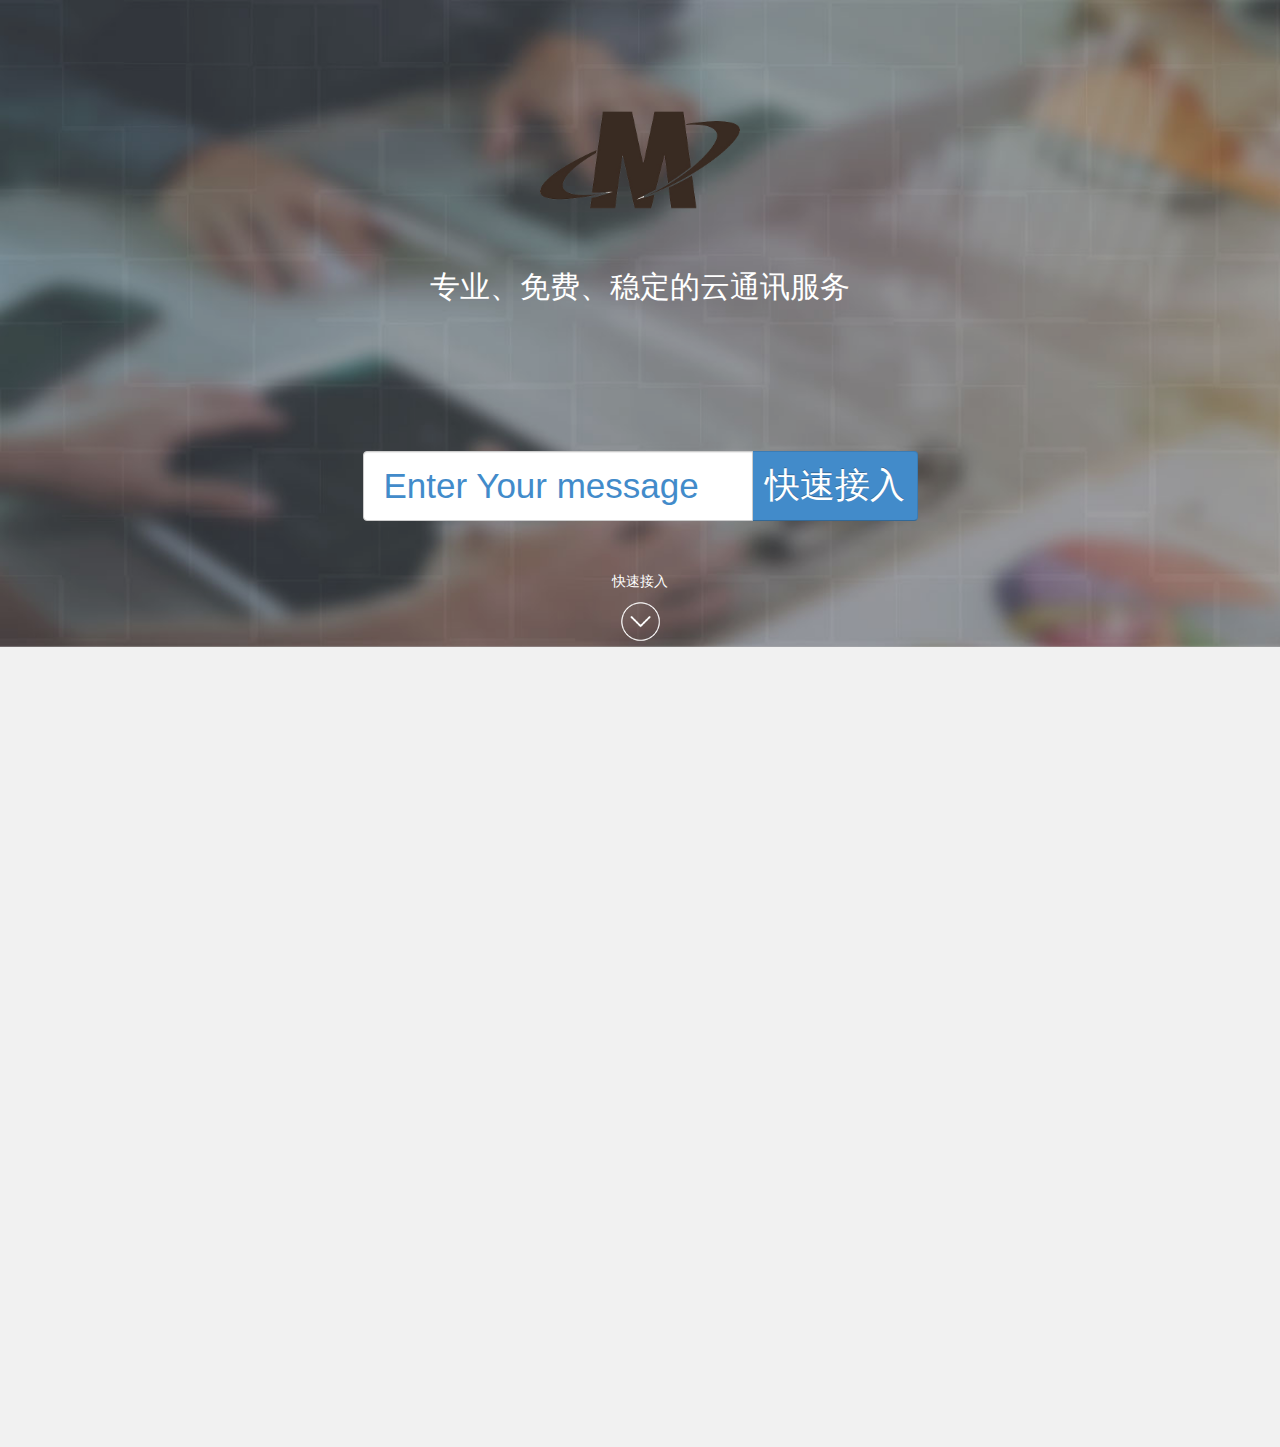
==== index.html @ 6178c1be "编写第一个section，遗留问题：在ie8显示手机式样" ====
<!DOCTYPE html>
<!--[if lt IE 7]>      <html class="no-js lt-ie9 lt-ie8 lt-ie7"> <![endif]-->
<!--[if IE 7]>         <html class="no-js lt-ie9 lt-ie8"> <![endif]-->
<!--[if IE 8]>         <html class="no-js lt-ie9"> <![endif]-->
 <!-- no-js 是Modernizr.js中的获取的样式标签，用于让不支持html5浏览器支持html5标签-->
<!--[if gt IE 8]><!--> <html class="no-js"> <!--<![endif]-->
<head>
    <meta charset="UTF-8">
    <!--Edge 模式告诉 IE 以最高级模式渲染文档，也就是任何 IE 版本都以当前版本所支持的最高级标准模式渲染，避免版本升级造成的影响-->
    <meta http-equiv="X-UA-Compatible" content="IE=edge">
    <title>Title</title>
    <meta name="description" content="">
    <meta name="viewport" content="width=device-width, initial-scale=1">
    <!-- Fallback For IE 9 [ Media Query and html5 Shim] -->
    <!--[if lt IE 9]>
    <script src="http://css3-mediaqueries-js.googlecode.com/svn/trunk/css3-mediaqueries.js"></script>

    <script src="http://html5shim.googlecode.com/svn/trunk/html5.js"></script>
    <![endif]-->
    <link rel="shortcut icon" type="image/x-icon" href="images/lzfavicon.ico" />

    <!-- Vendor(供应商) CSS -->
    <link rel="stylesheet" href="css/animate.css" media="all"  />
    <link rel="stylesheet" href="css/grid.css" media="all"  />
    <link rel="stylesheet" href="css/bootstrap.min.css" media="all" />
    <link rel="stylesheet" href="css/bootstrap-theme.min.css" media="all" />
    <link rel="stylesheet" href="css/hover.css" media="all" />
    <link rel="stylesheet" href="css/cbxnewgridhover.css" media="all" />
    <link rel="stylesheet" href="css/font-awesome.min.css" media="all" />
    <!-- <link rel="stylesheet" href="css/animate.css"> -->
    <!-- <link href="//maxcdn.bootstrapcdn.com/font-awesome/4.1.0/css/font-awesome.min.css" rel="stylesheet"> -->

    <!---<link href='http://fonts.googleapis.com/css?family=Open+Sans:300, 400,600,700|Raleway:400,300,500,700,600,900' rel='stylesheet' type='text/css'>--->

    <!-- Custom CSS -->
    <link rel="stylesheet" href="css/style.css" media="all" />

    <link rel="stylesheet" id="lz-switcher-style" href="css/switcher-default.css" media="all" />

    <!-- 该js框架式让 Internet Explorer 6-8 支持 HTML5 的标签-->
    <script src="js/vendor/modernizr-2.6.2.min.js"></script>

</head>
<body>
<!--[if lt IE 8]>
<p class="browsehappy">We are Extreamly sorry, But the browser you are using is probably from when civilization started. Which is way behind to view this site properly. Please update to a modern browser, At least a real browser. </p>
<![endif]-->
<header id="home" class="navbar-fixed-top">
    <nav class="navbar " role="navigation">
        <div class="container">
            <div class="row">
                <!-- 手机端显示导航条-->
                <div class="col-sm-3">
                    <div class="navbar-header">
                        <button type="button" class="navbar-toggle collapsed" data-toggle="collapse" data-target="#bs-example-navbar-collapse-1">
                            <span class="sr-only">Toggle navigation</span>
                            <span class="icon-bar"></span>
                            <span class="icon-bar"></span>
                            <span class="icon-bar"></span>
                        </button>
                        <h1><a class="nav-brand" href="">GRAPE</a></h1>
                    </div>

                </div>
                <div class="col-sm-8">
                    <!-- Collect the nav toggling -->
                    <div class="collapse navbar-collapse navbar-example" id="bs-example-navbar-collapse-1">
                        <ul class="nav navbar-nav">
                            <li><a href="#lz-headertop">首页</a></li>
                            <li><a href="#feature"  class="dropdown-toggle" data-toggle="dropdown">IM通讯云<b class="caret"></b></a>
                                <ul class="dropdown-menu">
                                    <li><a href="#">PHP</a></li>
                                    <li class="divider"></li>
                                    <li><a href="#">MySQL</a></li>
                                </ul>
                            </li>
                            <li><a href="#description"  class="dropdown-toggle" data-toggle="dropdown">移动客服<b class="caret"></b></a>
                                <ul class="dropdown-menu">
                                    <li><a href="#">PHP</a></li>
                                    <li class="divider"></li>
                                    <li><a href="#">MySQL</a></li>
                                </ul>
                            </li>
                            <li><a href="#screenshot">快速接入</a></li>
                        </ul>

                        <div class="register-login-div"><ul class="register-login"><li><a href=" ">注册</a></li><li><a href=" ">登陆</a></li></ul></div>
                    </div><!-- /.navbar-collapse -->

                </div>
            </div>

        </div>
        </div>
    </nav>
</header>

<!-- banner start -->
<section id="lz-headertop" class="lz-headertop" style="min-height: 647px;">
        <div class="cbx-header-inner" style="min-height: 647px;">
            <div class="container">
                <div class="row">
                    <div class="col-xs-12">
                        <div class="lz-heading text-center">
                            <h1 class="lz-main-heading  wow bounceIn animated "><img
                                    src="images/logo.png" width="200px" height="200px" /></h1>
                            <h1 class="lz-sub-heading wow slideInRight">专业、免费、稳定的云通讯服务</h1>
                        </div>
                    </div>
                </div> <!-- //ROW headertop-->

                <div class="row">
                    <div class="col-xs-12 col-sm-offset-2 col-sm-8 col-md-offset-3 col-md-6  ">
                        <div class="lz-subscribe wow slideInRight animated">
                            <form class="subscribe-form cbx-subscribe-form" role="form">
                                <div class="input-group cbx-input-group">
                                    <input class="lz-input form-control" type="text" id="subscribe" placeholder="Enter Your message" required="required">
                                    <span class="input-group-btn">
										<button class="btn lz-submit-btn"
                                                type="button ">快速接入</button>
										</span>
                                </div><!-- /input-group -->
                            </form>
                        </div>
                    </div>
                </div><!-- //ROW -->
                <div class="row">
                    <div class="col-xs-12">
                        <div class="lz-socialnetwork wow slideInLeft animated">
                           <div class="fast-insert text-center" ><a href="">快速接入</a></div>
                        </div>
                    </div>
                </div><!-- //ROW -->
            </div> <!-- // Header CONTAINER -->
        </div> <!-- //HEADER inner -->
    </div> <!-- //HEADER TOP -->
</section>
<!-- banner end -->
<section style="height: 800px;"></section>

<!--  ####### site script content here ######## -->

<script type="text/javascript" src="js/vendor/jquery-1.11.1.min.js"></script>
<!-- load if our contact form or email subscribe options is used -->
<script src="js/vendor/jquery.validate.min.js"></script>
<!-- if load google maps then load this api -->
<!---<script type="text/javascript" src="https://maps.googleapis.com/maps/api/js?v=3.exp"></script>--->

<!-- if load portfolio then load this plugin -->
<script type="text/javascript" src="js/jquery.mixitup.min.js"></script>

<script type="text/javascript" src="js/grid.js"></script>

<!-- wow effect plugin -->
<script type="text/javascript" src="js/wow.min.js"></script>

<script type="text/javascript" src="js/jquery.stellar.js"></script>

<!-- load bootstrap js -->
<script type="text/javascript" src="js/bootstrap.min.js"></script>

<!-- if use kk countdown plugin then use this plugin -->
<script type="text/javascript" src="js/kkcountdown.min.js"></script>

<script type="text/javascript" src="js/imagesloaded.pkgd.min.js"></script>

<!-- Shuffle.min js -->
<script src="js/jquery.shuffle.min.js"></script>


<script type="text/javascript" src="js/main.js"></script>
<!-- LZ Custom JS  -->
<!-- <script type="text/javascript" src="js/lz-custom.js"></script>-->
</body>
</html>
---- css/grid.css ----
.da-thumbs li a,
.da-thumbs li a img {
	display: block;
	position: relative;
}
.da-thumbs li a {
	overflow: hidden;
}

.da-thumbs li a div {
/*	position: absolute;
	background: #333;
	background: rgba(75,75,75,0.7);
	width: 100%;
	height: 100%;*/
}

.da-thumbs li a div span {
	display: block;
	padding: 10px 0;
	margin: 40px 20px 20px 20px;
	text-transform: uppercase;
	font-weight: normal;
	color: rgba(255,255,255,0.9);
	text-shadow: 1px 1px 1px rgba(0,0,0,0.2);
	border-bottom: 1px solid rgba(255,255,255,0.5);
	box-shadow: 0 1px 0 rgba(0,0,0,0.1), 0 -10px 0 rgba(255,255,255,0.3);
}



.container-grid {
	width: 100%;
	position: relative;
}

.container-grid > header {
	width: 100%;
	max-width: 1240px;
	margin: 0 auto;
	position: relative;
	padding: 0 30px 50px 30px;
}

.container-grid > header {
	padding: 60px 30px 50px;
	text-align: center;
}

.container-grid > header h1 {
	font-size: 34px;
	line-height: 38px;
	margin: 0 auto;
	font-weight: 700;
	color: #333;
}

.container-grid > header h1 span {
	display: block;
	font-size: 20px;
	font-weight: 300;
}

.main > p {
	text-align: center;
	padding: 50px 20px;
}
/*

*/
/* Header Style *//*

.codrops-top {
	line-height: 24px;
	font-size: 11px;
	background: #fff;
	background: rgba(255, 255, 255, 0.5);
	text-transform: uppercase;
	z-index: 9999;
	position: relative;
	box-shadow: 1px 0px 2px rgba(0,0,0,0.2);
}

.codrops-top a {
	padding: 0px 10px;
	letter-spacing: 1px;
	color: #333;
	display: inline-block;
}

.codrops-top a:hover {
	background: rgba(255,255,255,0.8);
	color: #000;
}

.codrops-top span.right {
	float: right;
}

.codrops-top span.right a {
	float: left;
	display: block;
}
*/






























.og-grid {
	list-style: none;
	padding: 20px 0;
	margin: 0 auto;
	text-align: center;
	width: 100%;
}

.og-grid li {
	display: inline-block;
	margin: 10px 5px 0 5px;
	vertical-align: top;
	height: 250px;
}

.og-grid li > a,
.og-grid li > a img {
	border: none;
	outline: none;
	display: block;
	position: relative;
    width: 250px;
    height: 250px;
}

.og-grid li.og-expanded > a::after {
	top: auto;
	border: solid transparent;
	content: " ";
	height: 0;
	width: 0;
	position: absolute;
	pointer-events: none;
	border-bottom-color: #ddd;
	border-width: 15px;
	left: 50%;
	margin: -20px 0 0 -15px;
}

.og-expander {
	position: absolute;
	background: #ddd;
	top: auto;
	left: 0;
	width: 100%;
	margin-top: 10px;
	text-align: left;
	height: 0;
	overflow: hidden;
}

.og-expander-inner {
	padding: 50px 30px;
	height: 100%;
}

.og-close {
	position: absolute;
	width: 40px;
	height: 40px;
	top: 20px;
	right: 20px;
	cursor: pointer;
}

.og-close::before,
.og-close::after {
	content: '';
	position: absolute;
	width: 100%;
	top: 50%;
	height: 1px;
	background: #888;
	-webkit-transform: rotate(45deg);
	-moz-transform: rotate(45deg);
	transform: rotate(45deg);
}

.og-close::after {
	-webkit-transform: rotate(-45deg);
	-moz-transform: rotate(-45deg);
	transform: rotate(-45deg);
}

.og-close:hover::before,
.og-close:hover::after {
	background: #333;
}

.og-fullimg,
.og-details {
	width: 50%;
	float: left;
	height: 100%;
	overflow: hidden;
	position: relative;
}

.og-details {
	padding: 0 40px 0 20px;
}

.og-fullimg {
	text-align: center;
}

.og-fullimg img {
	display: inline-block;
	max-height: 100%;
	max-width: 100%;
}

.og-details h3 {
	font-weight: 300;
	font-size: 52px;
	padding: 40px 0 10px;
	margin-bottom: 10px;
}

.og-details p {
	font-weight: 400;
	font-size: 16px;
	line-height: 22px;
	color: #999;
}

.og-details a {
	font-weight: 700;
	font-size: 16px;
	color: #333;
	text-transform: uppercase;
	letter-spacing: 2px;
	padding: 10px 20px;
	border: 3px solid #333;
	display: inline-block;
	margin: 30px 0 0;
	outline: none;
}

.og-details a::before {
	content: '\2192';
	display: inline-block;
	margin-right: 10px;
}

.og-details a:hover {
	border-color: #999;
	color: #999;
}

.og-loading {
	width: 20px;
	height: 20px;
	border-radius: 50%;
	background: #ddd;
	box-shadow: 0 0 1px #ccc, 15px 30px 1px #ccc, -15px 30px 1px #ccc;
	position: absolute;
	top: 50%;
	left: 50%;
	margin: -25px 0 0 -25px;
	-webkit-animation: loader 0.5s infinite ease-in-out both;
	-moz-animation: loader 0.5s infinite ease-in-out both;
	animation: loader 0.5s infinite ease-in-out both;
}

@-webkit-keyframes loader {
	0% { background: #ddd; }
	33% { background: #ccc; box-shadow: 0 0 1px #ccc, 15px 30px 1px #ccc, -15px 30px 1px #ddd; }
	66% { background: #ccc; box-shadow: 0 0 1px #ccc, 15px 30px 1px #ddd, -15px 30px 1px #ccc; }
}

@-moz-keyframes loader {
	0% { background: #ddd; }
	33% { background: #ccc; box-shadow: 0 0 1px #ccc, 15px 30px 1px #ccc, -15px 30px 1px #ddd; }
	66% { background: #ccc; box-shadow: 0 0 1px #ccc, 15px 30px 1px #ddd, -15px 30px 1px #ccc; }
}

@keyframes loader {
	0% { background: #ddd; }
	33% { background: #ccc; box-shadow: 0 0 1px #ccc, 15px 30px 1px #ccc, -15px 30px 1px #ddd; }
	66% { background: #ccc; box-shadow: 0 0 1px #ccc, 15px 30px 1px #ddd, -15px 30px 1px #ccc; }
}

@media screen and (max-width: 830px) {

	.og-expander h3 { font-size: 32px; }
	.og-expander p { font-size: 13px; }
	.og-expander a { font-size: 12px; }

}

@media screen and (max-width: 650px) {

	.og-fullimg { /*display: none;*/
        width: 45%;
        float: left;
        height: auto;

    }
	.og-details {
        float:right;
        width: 45%;
    }
    .da-thumbs li a, .da-thumbs li a img {
       height: 150px;
    }
	
}
---- css/cbxnewgridhover.css ----
.cbx-latestgrid {
	position: relative;
	margin: 0 auto;
	padding: 1em 0 4em;
/*	max-width: 1000px;*/
	list-style: none;
	text-align: center;
}


/* Common style */
.cbx-latestgrid figure {
    position: relative;
/*	float: left;*/
	overflow: hidden;
	margin: 0 auto;
/*	min-width: 320px;
	max-width: 480px;*/
	height: 100%;
	width: 100%;
/*	background: #3085a3;*/
	text-align: center;
	cursor: pointer;
}

.cbx-latestgrid figure img {
	position: relative;
	display: block;
	min-height: 100%;
	max-width: 100%;
/*	opacity: 0.8;*/
}

.cbx-latestgrid figure figcaption {
	padding: 2em;
	color: #fff;
	text-transform: uppercase;
	font-size: 1.25em;
	-webkit-backface-visibility: hidden;
	backface-visibility: hidden;
}

.cbx-latestgrid figure figcaption::before,
.cbx-latestgrid figure figcaption::after {
	pointer-events: none;
}

.cbx-latestgrid figure figcaption,
.cbx-latestgrid figure figcaption > a {
	position: absolute;
	top: 0;
	left: 0;
	width: 100%;
	height: 100%;
}

/* Anchor will cover the whole item by default */
/* For some effects it will show as a button */
.cbx-latestgrid figure figcaption > a {
	z-index: 1000;
	text-indent: 200%;
	white-space: nowrap;
	font-size: 0;
	opacity: 0;
}

.cbx-latestgrid figure h2 {
	word-spacing: -0.15em;
	font-weight: 300;
}

.cbx-latestgrid figure h2 span {
	font-weight: 800;
}

.cbx-latestgrid figure h2,
.cbx-latestgrid figure p {
	margin: 0;
}

.cbx-latestgrid figure p {
	letter-spacing: 1px;
	font-size: 68.5%;
}

/*---------------*/
/***** Romeo *****/
/*---------------*/

figure.effect-romeo {
	-webkit-perspective: 1000px;
	perspective: 1000px;
}

figure.effect-romeo img {
	-webkit-transition: opacity 0.35s, -webkit-transform 0.35s;
	transition: opacity 0.35s, transform 0.35s;
	-webkit-transform: translate3d(0,0,300px);
	transform: translate3d(0,0,300px);
}

figure.effect-romeo:hover img {
	opacity: 0.6;
	-webkit-transform: translate3d(0,0,0);
	transform: translate3d(0,0,0);
}

figure.effect-romeo figcaption::before,
figure.effect-romeo figcaption::after {
	position: absolute;
	top: 50%;
	left: 50%;
	width: 80%;
	height: 1px;
	background: #fff;
	content: '';
	-webkit-transition: opacity 0.35s, -webkit-transform 0.35s;
	transition: opacity 0.35s, transform 0.35s;
	-webkit-transform: translate3d(-50%,-50%,0);
	transform: translate3d(-50%,-50%,0);
}

figure.effect-romeo:hover figcaption::before {
	opacity: 0.5;
	-webkit-transform: translate3d(-50%,-50%,0) rotate(45deg);
	transform: translate3d(-50%,-50%,0) rotate(45deg);
}

figure.effect-romeo:hover figcaption::after {
	opacity: 0.5;
	-webkit-transform: translate3d(-50%,-50%,0) rotate(-45deg);
	transform: translate3d(-50%,-50%,0) rotate(-45deg);
}

figure.effect-romeo h2{
    position: absolute;
    top: 10%;
    left: 0;
    width: 100%;
    -webkit-transition: -webkit-transform 0.35s;
    transition: transform 0.35s;
}

figure.effect-romeo p {
	position: absolute;
	top: 34%;
	left: 0;
	width: 100%;
	-webkit-transition: -webkit-transform 0.35s;
	transition: transform 0.35s;
}

figure.effect-romeo h2 {
	-webkit-transform: translate3d(0,-50%,0) translate3d(0,-150%,0);
	transform: translate3d(0,-50%,0) translate3d(0,-150%,0);
}

figure.effect-romeo p {
	padding: 0.25em 2em;
	-webkit-transform: translate3d(0,-50%,0) translate3d(0,150%,0);
	transform: translate3d(0,-50%,0) translate3d(0,150%,0);
}

figure.effect-romeo:hover h2 {
	-webkit-transform: translate3d(0,-50%,0) translate3d(0,-100%,0);
	transform: translate3d(0,-50%,0) translate3d(0,-100%,0);
}

figure.effect-romeo:hover p {
	-webkit-transform: translate3d(0,-50%,0) translate3d(0,100%,0);
	transform: translate3d(0,-50%,0) translate3d(0,100%,0);
}

/*
@media screen and (max-width: 50em) {
	.content {
		padding: 0 10px;
		text-align: center;
	}
	.grid figure {
		display: inline-block;
		float: none;
		margin: 10px auto;
		width: 100%;
	}
}*/

.cbx-latestgrid {
    padding: 0;
}
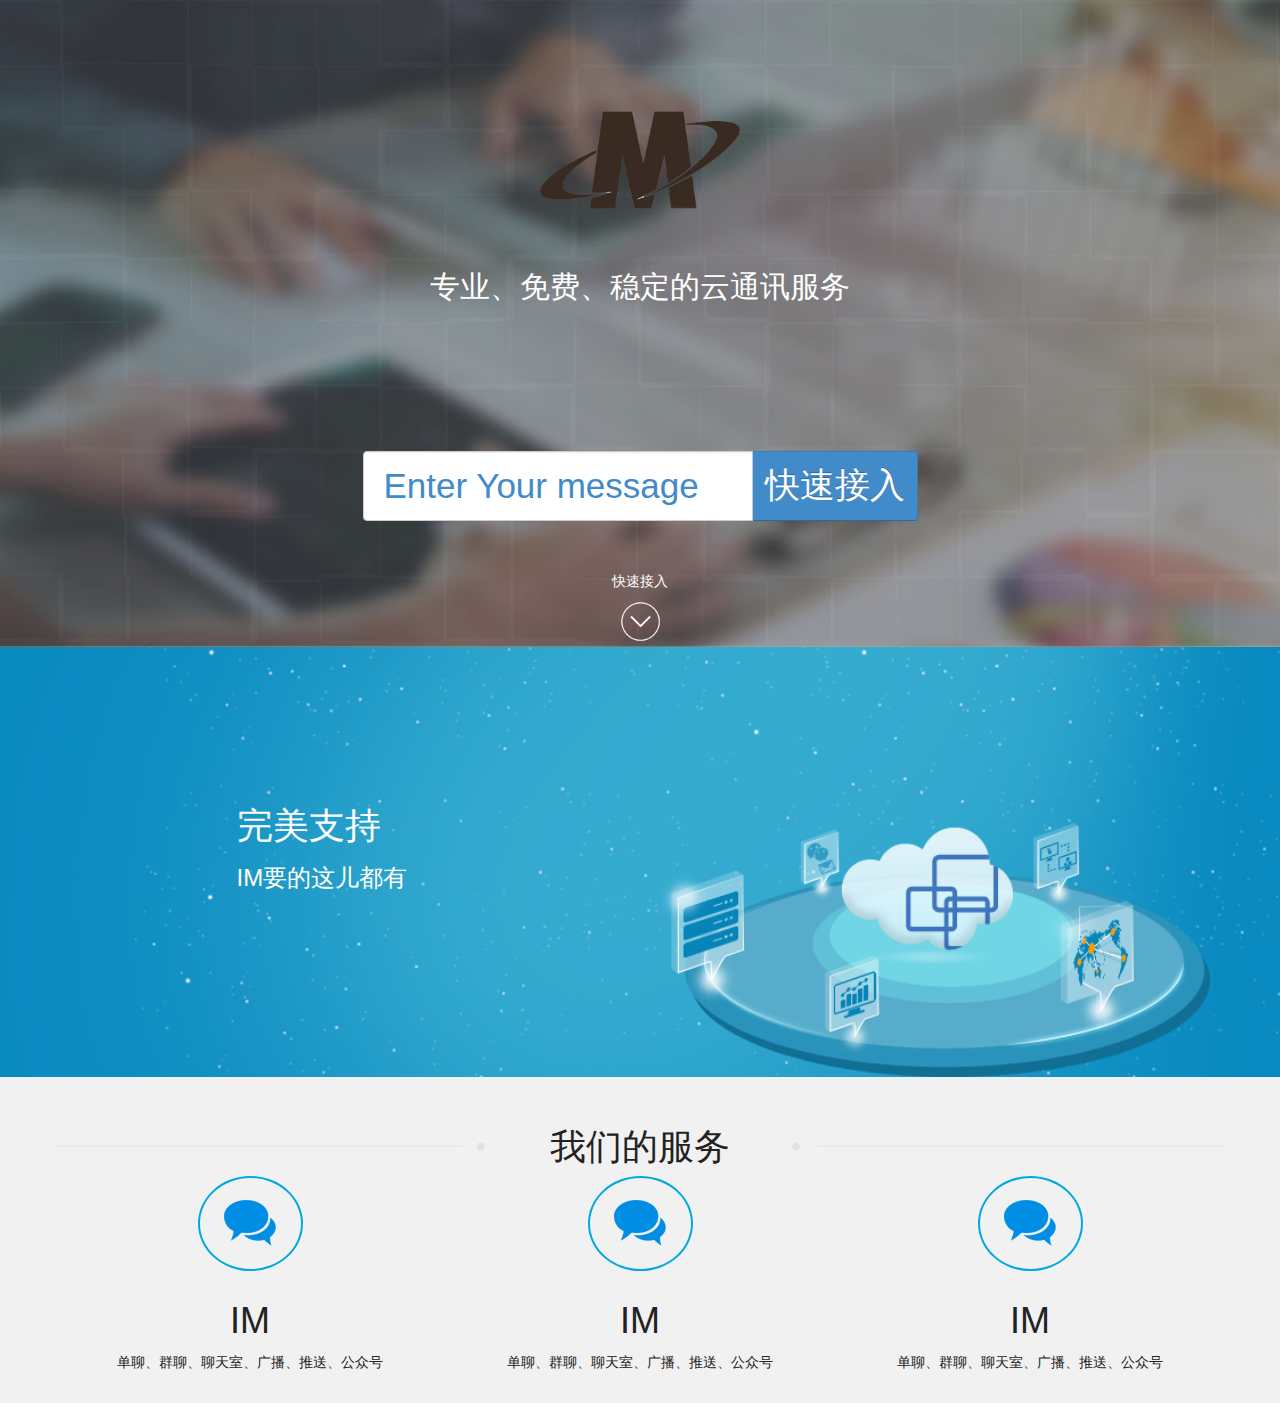
==== commit c5e8916f: "编写第三个banner ，新问题：图片没有替换，遗留问题：在ie8显示手机式样" ====
--- a/index.html
+++ b/index.html
@@ -127,7 +127,7 @@
                 <div class="row">
                     <div class="col-xs-12">
                         <div class="lz-socialnetwork wow slideInLeft animated">
-                           <div class="fast-insert text-center" ><a href="">快速接入</a></div>
+                           <div class="fast-insert text-center shake" ><a href="#bannar1">快速接入</a></div>
                         </div>
                     </div>
                 </div><!-- //ROW -->
@@ -136,7 +136,45 @@
     </div> <!-- //HEADER TOP -->
 </section>
 <!-- banner end -->
-<section style="height: 800px;"></section>
+<section  id = "bannar1" class="banner1-style">
+    <div class="container">
+        <div class="row">
+            <div class="col-sm-6 "><div class="bannar1-left"><h1>完美支持</h1><h3>IM要的这儿都有</h3></div></div>
+             <div class="col-sm-6 bannar1-right "><div ><img src="images/banner1-1bg.png" width="100%" height="100%"/></div></div>
+        </div>
+    </div>
+</section>
+<section id="banner2" class="banner2-style">
+    <div class="container">
+        <div class="row"><div class="banner2-top">
+                <h1>我们的服务</h1></div></div>
+        <div class="row">
+            <div class="col-sm-4">
+                <div class="app-block wow bounceInUp animated" data-wow-delay=".4s" style="visibility: visible; animation-delay: 0.4s;">
+                    <i class="fa weixin"></i>
+                    <h1>IM</h1>
+                    <p>单聊、群聊、聊天室、广播、推送、公众号</p>
+                </div>
+            </div>
+            <div class="col-sm-4">
+                <div class="app-block wow bounceInUp animated" data-wow-delay=".4s" style="visibility: visible; animation-delay: 0.4s;">
+                    <i class="fa weixin"></i>
+                    <h1>IM</h1>
+                    <p>单聊、群聊、聊天室、广播、推送、公众号</p>
+                </div>
+            </div>
+            <div class="col-sm-4">
+                <div class="app-block wow bounceInUp animated" data-wow-delay=".4s" style="visibility: visible; animation-delay: 0.4s;">
+                    <i class="fa weixin"></i>
+                    <h1>IM</h1>
+                    <p>单聊、群聊、聊天室、广播、推送、公众号</p>
+                </div>
+            </div>
+        </div>
+
+
+    </div>
+</section>
 
 <!--  ####### site script content here ######## -->
 
--- a/css/style.css
+++ b/css/style.css
@@ -299,3 +299,62 @@
 .fast-insert a:hover{
     background: url("../images/drop-down-086176.png") no-repeat bottom  center ;
 }
+    /*
+    ========================================================================
+    # - 4.1 - banner1 styles
+    ------------------------------------------------------------------------
+    */
+
+   .banner1-style{
+        background: #249eca  url("../images/banner1-bg.png")  center no-repeat ;
+       -webkit-background-size: cover;
+       -moz-background-size: cover;
+       -o-background-size: cover;
+       background-size: cover;
+    }
+.bannar1-left{
+    padding: 25% 0 0 30%;
+    color:#fff;
+}
+
+.bannar1-right{
+    margin: 15% 0 0 0;
+}
+.banner2-style{
+    padding :30px 0  0 0 ;
+}
+.banner2-top{
+    text-align: center;
+    background: url("../images/banner2-1bg.png") no-repeat center;
+}
+    .app-block {
+        text-align: center;
+        margin-bottom: 30px;
+    }
+    .app-block:hover .fa {
+        color: #fff;
+        box-shadow: inset 0px 0px 0px 50px #00a8e0;
+        -webkit-box-shadow: inset 0px 0px 0px 50px #00a8e0;
+        -moz-box-shadow: inset 0px 0px 0px 50px #00a8e0;
+        border: 2px solid transparent;
+    }
+     .fa {
+        display: inline-block;
+        font-size: 32px;
+        margin-bottom: 10px;
+        padding: 22px;
+        color: #00a8e0;
+        border: 2px solid #00a8e0;
+        width: 105px;
+        height: 95px;
+        border-radius: 50%;
+        transition:  all ease-in .4s;
+        -webkit-transition: all ease-in .4s;
+        -moz-transition: all ease-in .4s;
+    }
+
+    .weixin:before {
+        content: url("../images/weixinbg.png");
+    }
+
+
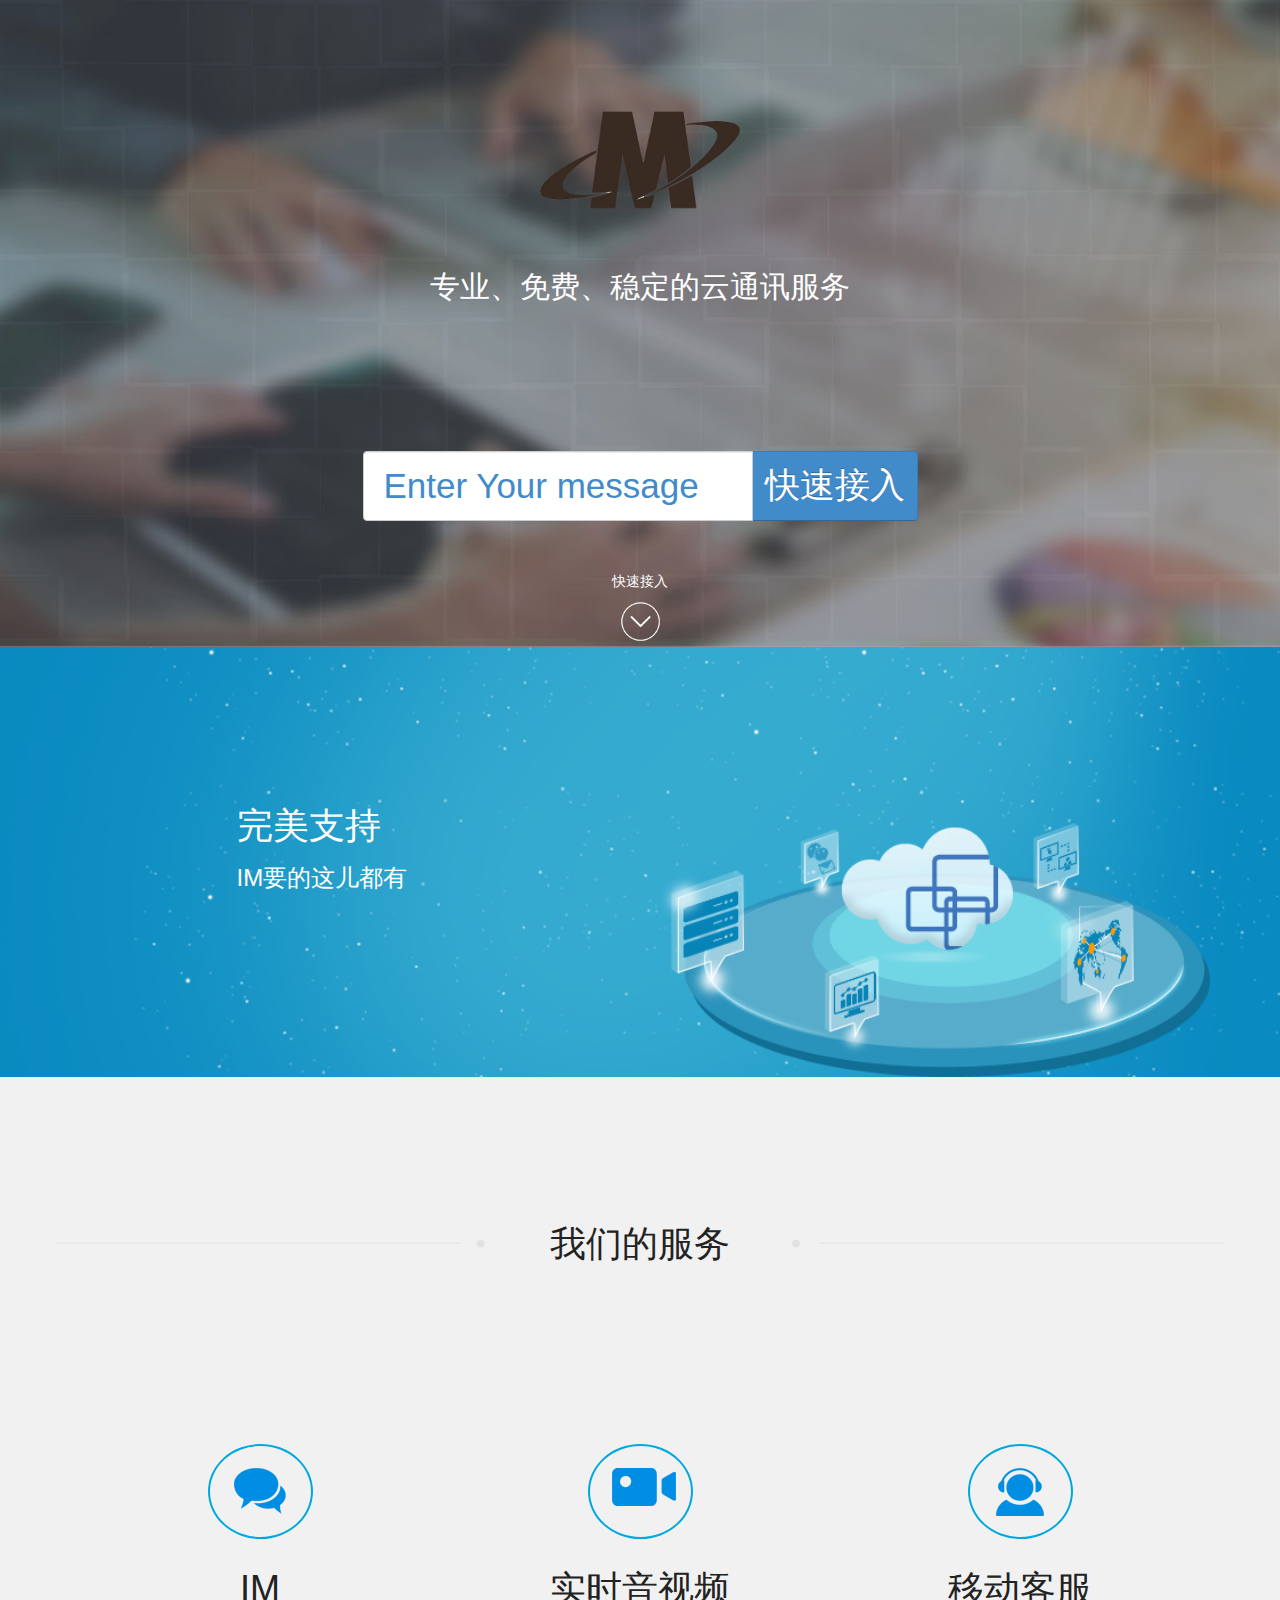
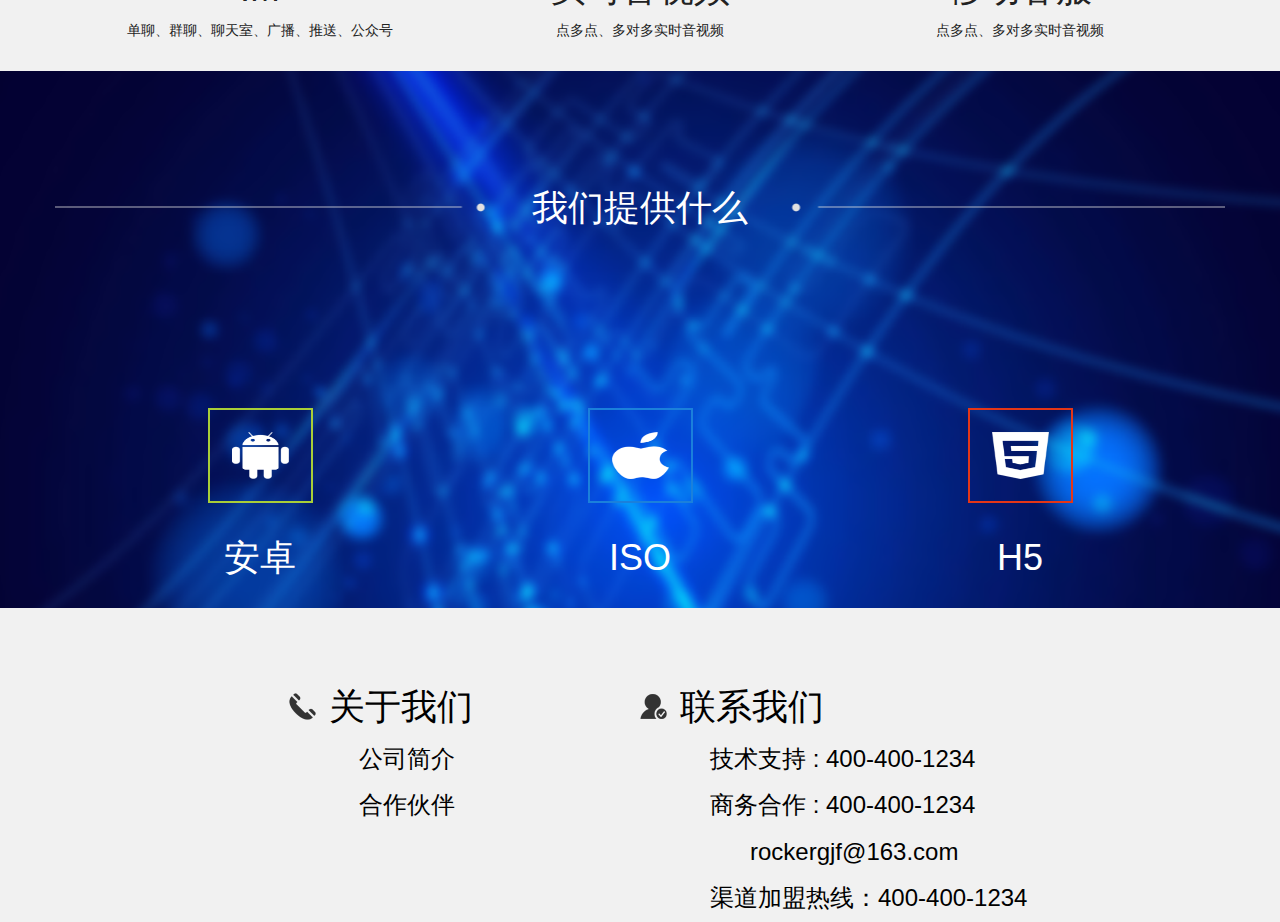
==== commit 54b1f2aa: "完成首页 新问题：无 遗留问题：在ie8显示手机式样" ====
--- a/index.html
+++ b/index.html
@@ -148,7 +148,7 @@
     <div class="container">
         <div class="row"><div class="banner2-top">
                 <h1>我们的服务</h1></div></div>
-        <div class="row">
+        <div class="row banner2-row">
             <div class="col-sm-4">
                 <div class="app-block wow bounceInUp animated" data-wow-delay=".4s" style="visibility: visible; animation-delay: 0.4s;">
                     <i class="fa weixin"></i>
@@ -158,24 +158,69 @@
             </div>
             <div class="col-sm-4">
                 <div class="app-block wow bounceInUp animated" data-wow-delay=".4s" style="visibility: visible; animation-delay: 0.4s;">
-                    <i class="fa weixin"></i>
-                    <h1>IM</h1>
-                    <p>单聊、群聊、聊天室、广播、推送、公众号</p>
-                </div>
-            </div>
-            <div class="col-sm-4">
-                <div class="app-block wow bounceInUp animated" data-wow-delay=".4s" style="visibility: visible; animation-delay: 0.4s;">
-                    <i class="fa weixin"></i>
-                    <h1>IM</h1>
-                    <p>单聊、群聊、聊天室、广播、推送、公众号</p>
-                </div>
-            </div>
-        </div>
-
-
-    </div>
-</section>
-
+                    <i class="fa shipin"></i>
+                    <h1>实时音视频</h1>
+                    <p>点多点、多对多实时音视频</p>
+                </div>
+            </div>
+            <div class="col-sm-4">
+                <div class="app-block wow bounceInUp animated" data-wow-delay=".4s" style="visibility: visible; animation-delay: 0.4s;">
+                    <i class="fa kefu"></i>
+                    <h1>移动客服</h1>
+                    <p>点多点、多对多实时音视频</p>
+                </div>
+            </div>
+        </div>
+    </div>
+</section>
+<section class="banner3-style" id="banner3">
+    <div class="container">
+        <div class="row">
+            <div class="banner3-top">
+                <h1>我们提供什么</h1>
+            </div>
+        </div>
+        <div class="row banner3-row">
+            <div class="col-sm-4">
+                <div class="app-block wow bounceInUp animated" data-wow-delay=".4s" style="visibility: visible; animation-delay: 0.4s;">
+                    <i class="banner3-fa android banner3-fa-android"></i>
+                    <h1 class="color-fff">安卓</h1>
+                </div>
+            </div>
+            <div class="col-sm-4">
+                <div class="app-block wow bounceInUp animated" data-wow-delay=".4s" style="visibility: visible; animation-delay: 0.4s;">
+                    <i class="banner3-fa iso banner3-fa-iso"></i>
+                    <h1 class="color-fff">ISO</h1>
+                </div>
+            </div>
+            <div class="col-sm-4">
+                <div class="app-block wow bounceInUp animated" data-wow-delay=".4s" style="visibility: visible; animation-delay: 0.4s;">
+                    <i class="banner3-fa h5-style banner3-fa-h5"></i>
+                    <h1 class="color-fff">H5</h1>
+                </div>
+            </div>
+        </div>
+    </div>
+</section>
+<footer class="footer-style" id="banner4">
+    <div class="container">
+        <div class="row">
+            <div class="col-sm-6 footer-left">
+                <h1><a href="">关于我们</a> </h1>
+                <h3><a href="">公司简介</a> </h3>
+                <h3><a href="">合作伙伴</a> </h3>
+            </div>
+            <div class="col-sm-6 footer-right">
+                <h1><a href="">联系我们</a> </h1>
+                <h3><a href="">技术支持 : 400-400-1234</a> </h3>
+                <h3><a href="">商务合作 : 400-400-1234</a> </h3>
+                <h3><a href="">&nbsp;&nbsp;&nbsp;&nbsp;&nbsp;&nbsp;rockergjf@163.com</a> </h3>
+                <h3><a href="">渠道加盟热线：400-400-1234</a> </h3>
+
+            </div>
+        </div>
+    </div>
+</footer>
 <!--  ####### site script content here ######## -->
 
 <script type="text/javascript" src="js/vendor/jquery-1.11.1.min.js"></script>
--- a/css/style.css
+++ b/css/style.css
@@ -324,6 +324,7 @@
     padding :30px 0  0 0 ;
 }
 .banner2-top{
+    margin:10% 0 0 0 ;
     text-align: center;
     background: url("../images/banner2-1bg.png") no-repeat center;
 }
@@ -356,5 +357,118 @@
     .weixin:before {
         content: url("../images/weixinbg.png");
     }
-
-
+.kefu:before{
+    content :url("../images/kefu.png")
+}
+.shipin:before{
+    content:url("../images/shipin.png")
+}
+.banner2-row{
+    margin:15% 0 0 0 ;
+}
+.banner3-style{
+    background:   url("../images/banner3-bg.png")  center no-repeat ;
+    -webkit-background-size: cover;
+    -moz-background-size: cover;
+    -o-background-size: cover;
+    background-size: cover;
+}
+.banner3-fa{
+    display: inline-block;
+    font-size: 32px;
+    margin-bottom: 10px;
+    padding: 22px;
+    color: #00a8e0;
+    border: 2px solid #00a8e0;
+    width: 105px;
+    height: 95px;
+    /*border-radius: 50%;*/
+    transition:  all ease-in .4s;
+    -webkit-transition: all ease-in .4s;
+    -moz-transition: all ease-in .4s;
+}
+.banner3-fa-android{
+    color: #a9ce38;
+    border: 2px solid #a9ce38;
+}
+    .banner3-fa-iso{
+        color: #1b80db;
+        border: 2px solid #1b80db;
+    }
+    .banner3-fa-h5{
+        color: #e43617;
+        border: 2px solid #e43617;
+    }
+.android{
+    content :url("../images/andriod.png")
+}
+.iso{
+    content: url("../images/iso.png");
+}
+.h5-style{
+    content: url("../images/h5.png");
+}
+
+.app-block:hover .banner3-fa-android {
+    color: #fff;
+    box-shadow: inset 0px 0px 0px 50px #a9ce38;
+    -webkit-box-shadow: inset 0px 0px 0px 50px #a9ce38;
+    -moz-box-shadow: inset 0px 0px 0px 50px #a9ce38;
+    border: 2px solid transparent;
+}
+    .app-block:hover .banner3-fa-iso {
+        color: #fff;
+        box-shadow: inset 0px 0px 0px 50px #1b80db;
+        -webkit-box-shadow: inset 0px 0px 0px 50px #1b80db;
+        -moz-box-shadow: inset 0px 0px 0px 50px #1b80db;
+        border: 2px solid transparent;
+    }
+    .app-block:hover .banner3-fa-h5 {
+        color: #fff;
+        box-shadow: inset 0px 0px 0px 50px #e43617;
+        -webkit-box-shadow: inset 0px 0px 0px 50px #e43617;
+        -moz-box-shadow: inset 0px 0px 0px 50px #e43617;
+        border: 2px solid transparent;
+    }
+.color-fff{
+    color:#fff;
+}
+    .banner3-row{
+        margin:15% 0 0 0 ;
+    }
+.banner3-top{
+    margin:10% 0 0 0 ;
+    text-align: center;
+    background: url("../images/banner2-1bg.png") no-repeat center;
+    color:#fff;
+}
+.footer-left{
+    padding:5% 0 0 20%
+}
+    .footer-left a{
+        color: #000000;
+    }
+    .footer-left h1{
+        background: url("../images/lianxiwomen1.png") no-repeat center left ;
+        padding:0 0 0 40px; ;
+    }
+    .footer-left h3{
+        padding:0 0 0 70px;
+    }
+    .footer-right{
+        padding:5% 0 0 0;
+
+    }
+    .footer-right a{
+        color: #000000;
+    }
+.footer-right h1{
+    background: url("../images/lianxiwomen.png") no-repeat center left ;
+    padding:0 0 0 40px; ;
+}
+.footer-right h3{
+    padding:0 0 0 70px;
+}
+
+
+
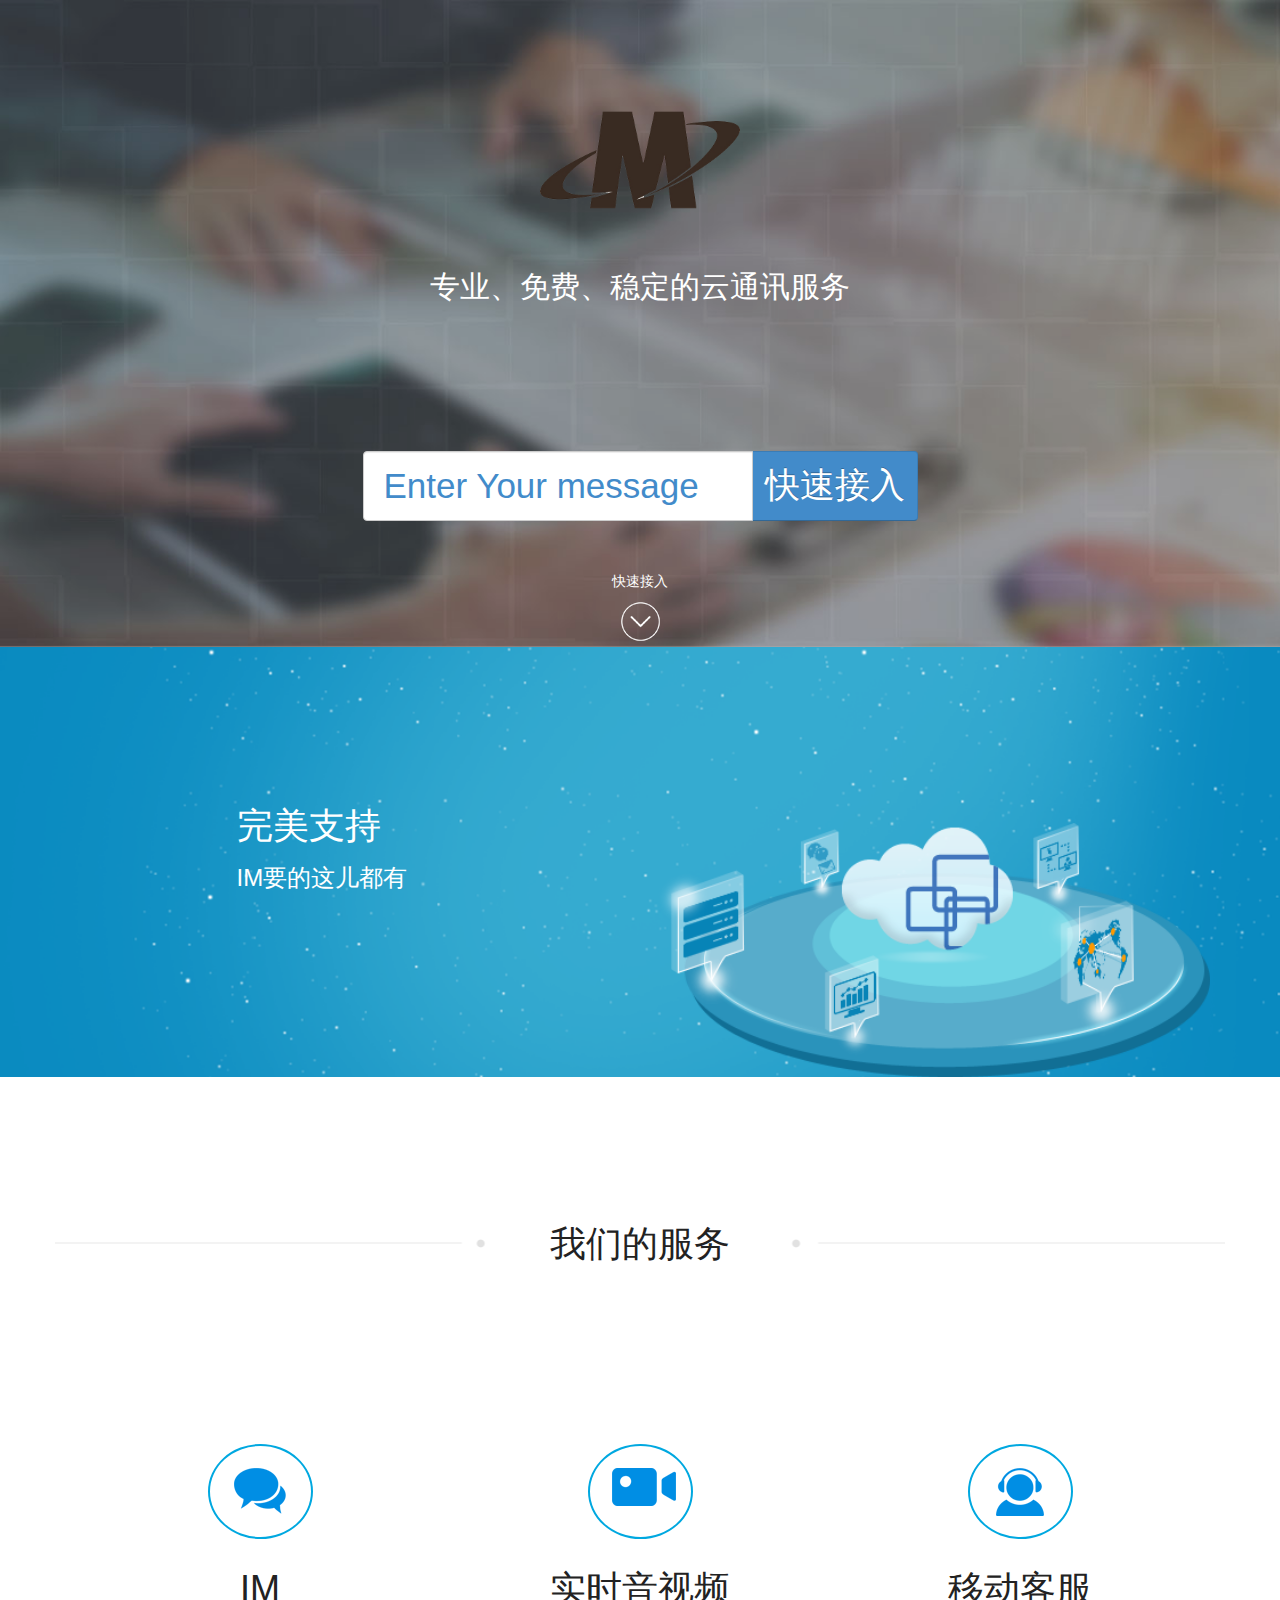
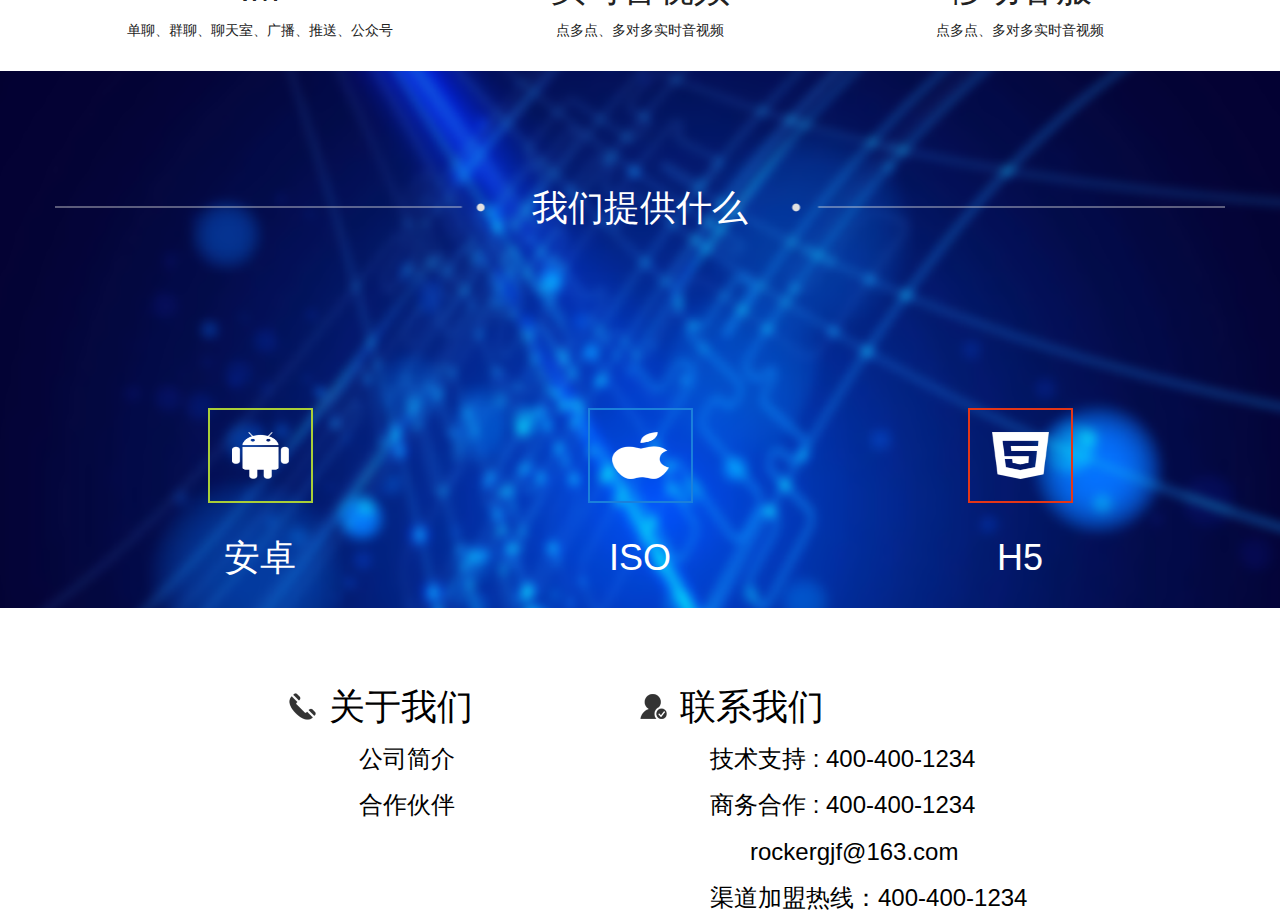
==== commit 2a73fee2: "完成登陆页面 新问题：无 遗留问题：在ie8显示手机式样" ====
--- a/index.html
+++ b/index.html
@@ -84,7 +84,7 @@
                             <li><a href="#screenshot">快速接入</a></li>
                         </ul>
 
-                        <div class="register-login-div"><ul class="register-login"><li><a href=" ">注册</a></li><li><a href=" ">登陆</a></li></ul></div>
+                        <div class="register-login-div"><ul class="register-login"><li><a href="login.html">注册</a></li><li><a href=" ">登陆</a></li></ul></div>
                     </div><!-- /.navbar-collapse -->
 
                 </div>
@@ -214,7 +214,7 @@
                 <h1><a href="">联系我们</a> </h1>
                 <h3><a href="">技术支持 : 400-400-1234</a> </h3>
                 <h3><a href="">商务合作 : 400-400-1234</a> </h3>
-                <h3><a href="">&nbsp;&nbsp;&nbsp;&nbsp;&nbsp;&nbsp;rockergjf@163.com</a> </h3>
+                <h3>&nbsp;&nbsp;&nbsp;&nbsp;&nbsp;&nbsp;<a href="">rockergjf@163.com</a> </h3>
                 <h3><a href="">渠道加盟热线：400-400-1234</a> </h3>
 
             </div>
--- a/css/style.css
+++ b/css/style.css
@@ -8,7 +8,7 @@
     padding: 0;
     font-family: "Microsoft YaHei" ! important;
     margin: 0 auto;
-    background-color: #f1f1f1;
+    background-color: #FFF;
     color: #222222;
 }
 p,
@@ -470,5 +470,78 @@
     padding:0 0 0 70px;
 }
 
-
-
+/*
+   ========================================================================
+   # - login page styles
+   ------------------------------------------------------------------------
+   */
+
+.section-login-logo{
+    padding-top: 10%;
+   text-align: center;
+}
+.section-login-logo img{
+    width: 10%;
+    height: 10%;
+}
+
+.section-login-form{
+
+    text-align: center;
+}
+    .section-login-form ul li{
+        padding-top:30px;
+        padding-right: 10%;
+        list-style: none;
+
+    }
+.section-login-form ul li input{
+    width:25%;
+    outline: none;
+    border: 1px #e1e1e1 solid;
+    border-radius: 10px;
+    height: 40px;
+    line-height: 40px;
+    min-width: 100px;
+}
+.section-login-form ul li input:hover{
+    outline:none;
+    border: 1px #1b80db solid;
+}
+.section-login-form ul li span{
+    color:#333;
+    text-align: right;
+    padding-right: 2%;
+    font-weight: 800;
+    display: inline-block;
+    width: 70px;
+}
+.section-login-buttom{
+   text-align: center;
+    padding-left: 30px;
+}
+.section-login-buttom a{
+    background: #1b80db;
+    width: 30%;
+    border-radius: 10px;
+    display: inline-block;
+    height:40px;
+    line-height: 40px;
+    color:#fff;
+    font-weight: 800;
+}
+.section-login-forgot{
+    padding-left:20%;
+}
+.yonghuming{
+    padding-left: 30px;
+    background: url("../images/yonghuming.png") no-repeat left center  ;
+    background-position-x: 5px;
+}
+.mima{
+    padding-left: 30px;
+    background: url("../images/mima.png") no-repeat left center ;
+    background-position-x: 5px;
+}
+
+
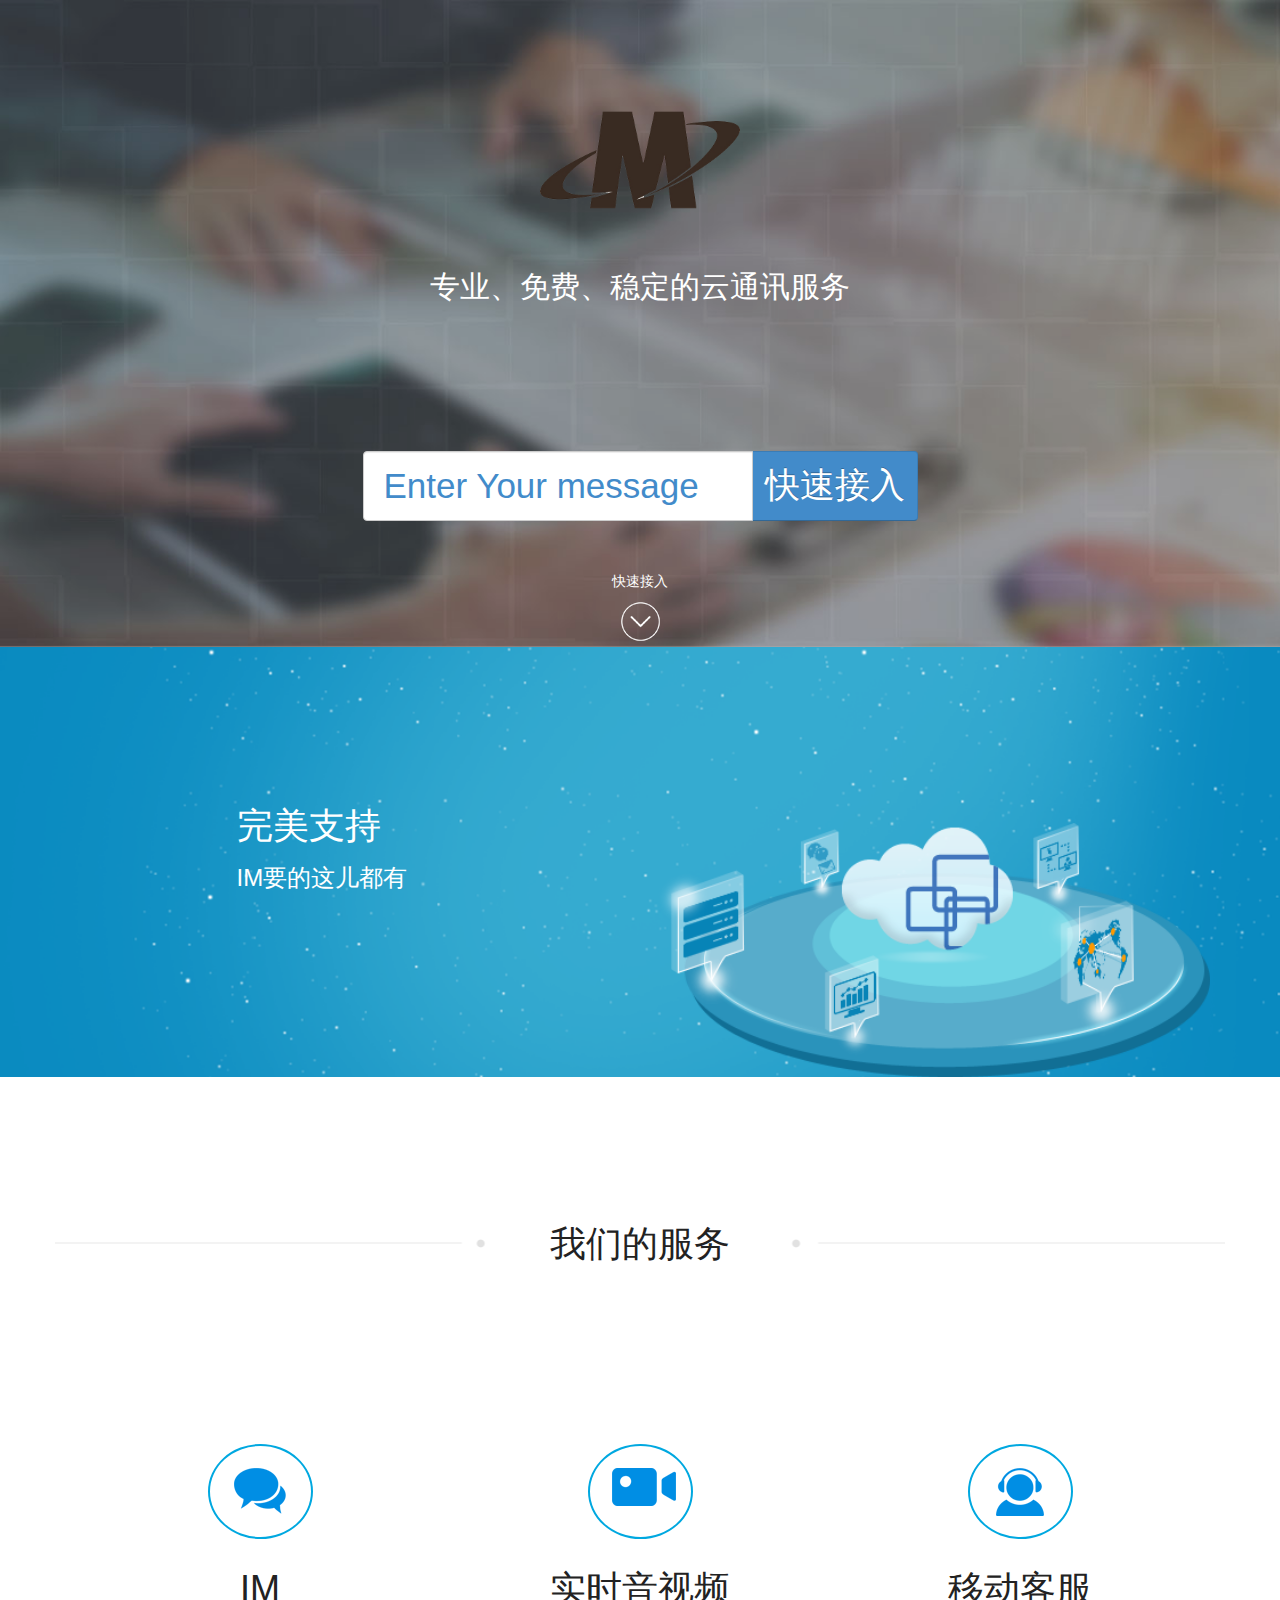
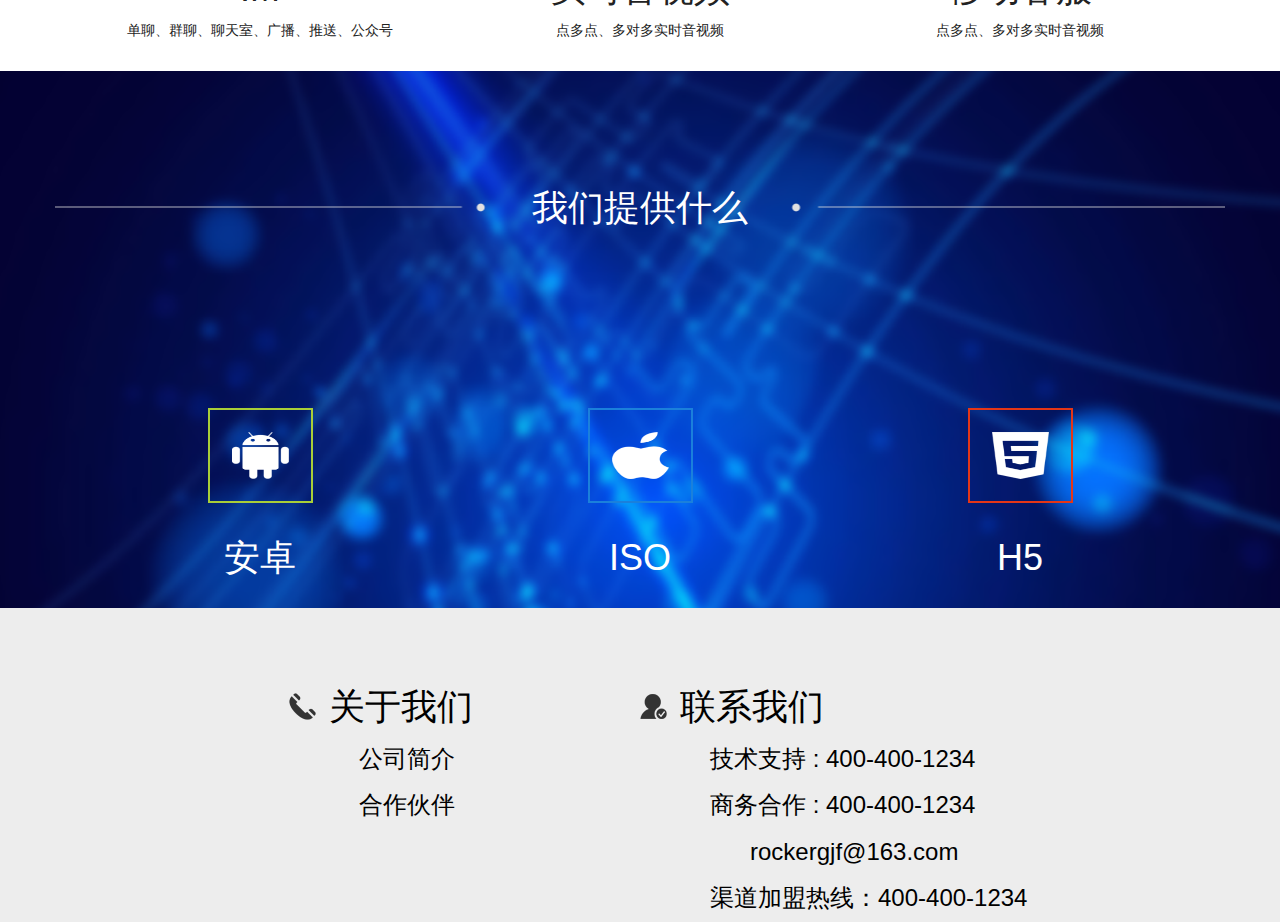
==== commit 0bbf27ac: "完成IMinfo的页面 新问题：无 遗留问题：在ie8显示手机式样" ====
--- a/index.html
+++ b/index.html
@@ -220,6 +220,9 @@
             </div>
         </div>
     </div>
+    <div id="go-to-top">
+        <a href="#lz-headertop"></a>
+    </div>
 </footer>
 <!--  ####### site script content here ######## -->
 
--- a/css/style.css
+++ b/css/style.css
@@ -1,5 +1,4 @@
-
-
+                                                                                                                                    }
 .display-none {
     display: none;
 }
@@ -489,12 +488,12 @@
 
     text-align: center;
 }
-    .section-login-form ul li{
-        padding-top:30px;
-        padding-right: 10%;
-        list-style: none;
-
-    }
+.section-login-form ul li{
+    padding-top:30px;
+    padding-right: 10%;
+    list-style: none;
+
+}
 .section-login-form ul li input{
     width:25%;
     outline: none;
@@ -543,5 +542,366 @@
     background: url("../images/mima.png") no-repeat left center ;
     background-position-x: 5px;
 }
-
-
+.message{
+    padding-left: 30px;
+    background: url("../images/message.png") no-repeat left center ;
+    background-position-x: 5px;
+}
+.mobile{
+    padding-left: 30px;
+    background: url("../images/mobile.png") no-repeat left center ;
+    background-position-x: 5px;
+}
+/*
+   ========================================================================
+   # - register page styles
+   ------------------------------------------------------------------------
+   */
+
+
+
+    .section-register-form{
+
+        text-align: center;
+    }
+    .section-register-form ul li{
+        padding-top:20px;
+        padding-right: 10%;
+        list-style: none;
+
+    }
+    .section-register-form-li>input{
+        width:25%;
+        outline: none;
+        border: 1px #e1e1e1 solid;
+        border-radius: 10px;
+        height: 40px;
+        line-height: 40px;
+        min-width: 100px;
+    }
+   .register-error>input {
+       width:25%;
+       outline: none;
+        border: 1px red solid;
+       border-radius: 10px;
+       height: 40px;
+       line-height: 40px;
+       min-width: 100px;
+    }
+    .register-error span{
+        color:#333;
+        text-align: right;
+        padding-right: 2%;
+        font-weight: 800;
+        display: inline-block;
+        width: 100px;
+    }
+    .section-register-form-li>input:hover{
+        outline:none;
+        border: 1px #1b80db solid;
+    }
+    .section-register-form-li span{
+        color:#333;
+        text-align: right;
+        padding-right: 2%;
+        font-weight: 800;
+        display: inline-block;
+        width: 100px;
+    }
+    .section-register-buttom{
+        text-align: center;
+        padding-left: 30px;
+    }
+    .section-register-buttom a{
+        background: #1b80db;
+        width: 30%;
+        border-radius: 10px;
+        display: inline-block;
+        height:40px;
+        line-height: 40px;
+        color:#fff;
+        font-weight: 800;
+    }
+    .section-register-forgot{
+        padding-left:20%;
+    }
+.error-red{
+    color:red;
+}
+
+
+
+
+
+.imdownload{
+    margin-top:100px;
+}
+.imdownload-title{
+    text-align: center;
+}
+.imdownload-left{
+    background: #fff;
+    width: 500px;
+    height:  400px;
+    border: 2px #f3f3f3 solid;
+}
+.imdownload-left-first{
+    padding-top: 20px;
+    height: 130px;
+    padding-left: 100px;
+    background: url("../images/andriod-logo.png")no-repeat center left;
+    background-position-x: 10px;
+    padding-bottom: 30px;
+    border-bottom: 1px #e1e1e1 solid;
+}
+.footer-style{
+    background: #ededed;
+}
+.imdownload-cont{
+    margin-top:50px;
+}
+.imdownload-left-first-title-left{
+    float: left;
+}
+.imdownload-left-first-title-right{
+    float: right;
+    padding-right: 30px;
+}
+.imdownload-left-first-title-right a{
+    color:#52b529;
+}
+.imdownload-left-second{
+    text-align: center;
+    height: 200px;
+    padding-top: 80px;
+    padding-left: 20px;
+    border-bottom: 1px #e1e1e1 solid;
+}
+.imdownload-left-second a{
+    margin-left: 5px;
+    font-weight: 700;
+    padding-top: 5px;
+    padding-left: 5px;
+    text-align: center;
+    color: #fff;
+    border: 1px #52b529 solid;
+    border-radius: 10px;
+    display: inline-block;
+    width: 150px;
+    height: 40px;
+    background:#52b529 ;
+}
+.imdownload-left-second a:hover{
+    background:#fff ;
+    color: #52b529;
+}
+.imdownload-left-third{
+    text-align: center;
+    padding-top: 20px;
+    ;
+}
+.imdownload-left-third a{
+    color:#52b529;
+}
+.imdownload-right-first{
+    padding-top: 20px;
+    height: 130px;
+    padding-left: 100px;
+    background: url("../images/kefu-logo.png")no-repeat center left;
+    background-position-x: 10px;
+    padding-bottom: 30px;
+    border-bottom: 1px #e1e1e1 solid;
+}
+.imdownload-right-second{
+    text-align: center;
+    height: 200px;
+    padding-top: 80px;
+    padding-left: 20px;
+    border-bottom: 1px #e1e1e1 solid;
+}
+.imdownload-right-second a{
+    margin-left: 5px;
+    font-weight: 700;
+    padding-top: 5px;
+    padding-left: 5px;
+    text-align: center;
+    color: #fff;
+    border: 1px #c9c9c9 solid;
+    border-radius: 10px;
+    display: inline-block;
+    width: 150px;
+    height: 40px;
+    background:#c9c9c9 ;
+}
+
+    .ininfo-banner1-style{
+        background: #249eca  url("../images/iminfo-bg.png")  center no-repeat ;
+        -webkit-background-size: cover;
+        -moz-background-size: cover;
+        -o-background-size: cover;
+        background-size: cover;
+    }
+.ininfo-banner1-style-right{
+    margin:8% 0 0 0;
+}
+.ininfo-banner1-style-left h1{
+    font-size: 60px;
+}
+.ininfo-banner1-style-left{
+    text-align: center;
+    padding: 30% 0 0 30%;
+    color:#fff;
+}
+.iminfo-banner3-style{
+    padding-top: 20px;
+    text-align: center;
+
+}
+.iminfo-banner3-style span{
+    margin-top:10px;
+    font-size: 20px;
+    padding-top: 20px;
+    padding-bottom: 20px;
+    padding-left: 30px;
+    padding-right: 30px;
+    color: #666666;
+    display: inline-block;
+    border-left: 1px #e1e1e1 solid;
+    border-right: 1px #e1e1e1 solid;
+
+}
+.iminfo-banner3-style span:hover{
+    border-left: 1px #238efa solid;
+    border-right: 1px #238efa solid;
+}
+.imiinfo-banner3-row{
+    padding-left: 20%;
+    padding-top:130px;
+    border-bottom: 1px #e1e1e1 solid;
+}
+.imiinfo-banner3-row-shouji{
+    background: url("../images/shouji-bg.png") no-repeat  center right;
+    width: 187px;
+    height: 302px;
+}
+.imiinfo-banner3-row-shouji-title{
+    padding-top: 40px;
+    color:#fff;
+    padding-bottom: 23px;
+
+}
+.imiinfo-banner3-row-shouji-title-img{
+    padding-bottom:50px;
+    margin-bottom:30px ;
+}
+.imiinfo-banner3-row-font{
+  ;
+    text-align: left;
+}
+.imiinfo-banner3-row-font div{
+    padding-top:19px;
+    font-weight: 900;
+}
+.imiinfo-banner3-row-img{
+    margin-top:10px;
+}   
+.imiinfo-banner3-row-bg1{
+    content: url("../images/bg1.png") ;
+}
+    .imiinfo-banner3-row-bg2{
+        content: url("../images/bg2.png") ;
+    }
+    .imiinfo-banner3-row-bg3{
+        content: url("../images/bg3.png") ;
+    }
+    .imiinfo-banner3-row-bg4{
+        content: url("../images/bg4.png") ;
+    }
+    .imiinfo-banner3-row-bg5{ content: url("../images/bg5.png") ;}
+    .imiinfo-banner3-row-bg6{ content: url("../images/bg6.png") ;}
+    .imiinfo-banner3-row-bg7{ content: url("../images/bg7.png") ;}
+    .imiinfo-banner3-row-bg8{ content: url("../images/bg8.png") ;}
+    .imiinfo-banner3-row-bg9{ content: url("../images/bg9.png") ;}
+    .imiinfo-banner3-row-bg10{ content: url("../images/bg10.png") ;}
+    .imiinfo-banner3-row-bg11{ content: url("../images/bg11.png") ;}
+    .imiinfo-banner3-row-bg12{ content: url("../images/bg12.png") ;}
+    .imiinfo-banner3-row-bg13{ content: url("../images/bg13.png") ;}
+    .imiinfo-banner3-row-bg14{ content: url("../images/bg14.png") ;}
+    .imiinfo-banner3-row-bg15{ content: url("../images/bg15.png") ;}
+    .imiinfo-banner3-row-fa{
+    display: inline-block;
+    font-size: 32px;
+    margin-bottom: 10px;
+    padding: 15px;
+    color: #00a8e0;
+    border: 1px solid #00a8e0;
+    width: 60px;
+    height: 60px;
+    border-radius: 50%;
+    transition:  all ease-in .4s;
+    -webkit-transition: all ease-in .4s;
+    -moz-transition: all ease-in .4s;
+}
+.imiinfo-banner3-row-fa:hover{
+    color: #fff;
+    box-shadow: inset 0px 0px 0px 50px #a7d1fd;
+    -webkit-box-shadow: inset 0px 0px 0px 50px #a7d1fd;
+    -moz-box-shadow: inset 0px 0px 0px 50px #a7d1fd;
+    border: 2px solid transparent;
+}
+.imiinfo-banner3-row-fa-middel{
+    height: 60px;
+    width: 80px;
+    background: url("../images/bg4.png") center no-repeat;
+    display: inline-block;
+    margin-bottom: 10px;
+}
+.imiinfo-banner3-row-bottom{
+    padding:0;
+}
+.imiinfo-banner3-row-bottom h3 {
+    display: inline-block;
+   width:100px;
+}
+.imiinfo-banner3-row-img{
+    height:115px;
+}
+.imiinfo-banner3-row-img ul{
+    padding-left:0px;
+    float: left;
+}
+.imiinfo-banner3-row-img ul li{
+    list-style: none;
+    text-align: left;
+}
+    .imiinfo-banner3-row-img ul li h3{
+    margin-top: 0px;
+    margin-bottom: 0px;
+}
+
+    #go-to-top a {
+        text-decoration:none;
+        display: none;
+        position: fixed;
+        bottom: 5px;
+        right: 5px;
+        text-align: center;
+        line-height: 60px;
+        margin: 0 20px 20px;
+        background:url(../images/ui.totop.png) no-repeat left top;
+        width: 51px;
+        height: 51px;
+        transition: .3s;
+        -webkit-transition: .3s;
+        -moz-transition: .3s;
+        -o-transition: .3s;
+        -ms-transition: .3s;
+    }
+    #go-to-top a:hover {
+        background: #00a7dd;
+        color: #fff;
+        background:url(../images/ui.totop.png) no-repeat left -51px;
+    }
+
+
+
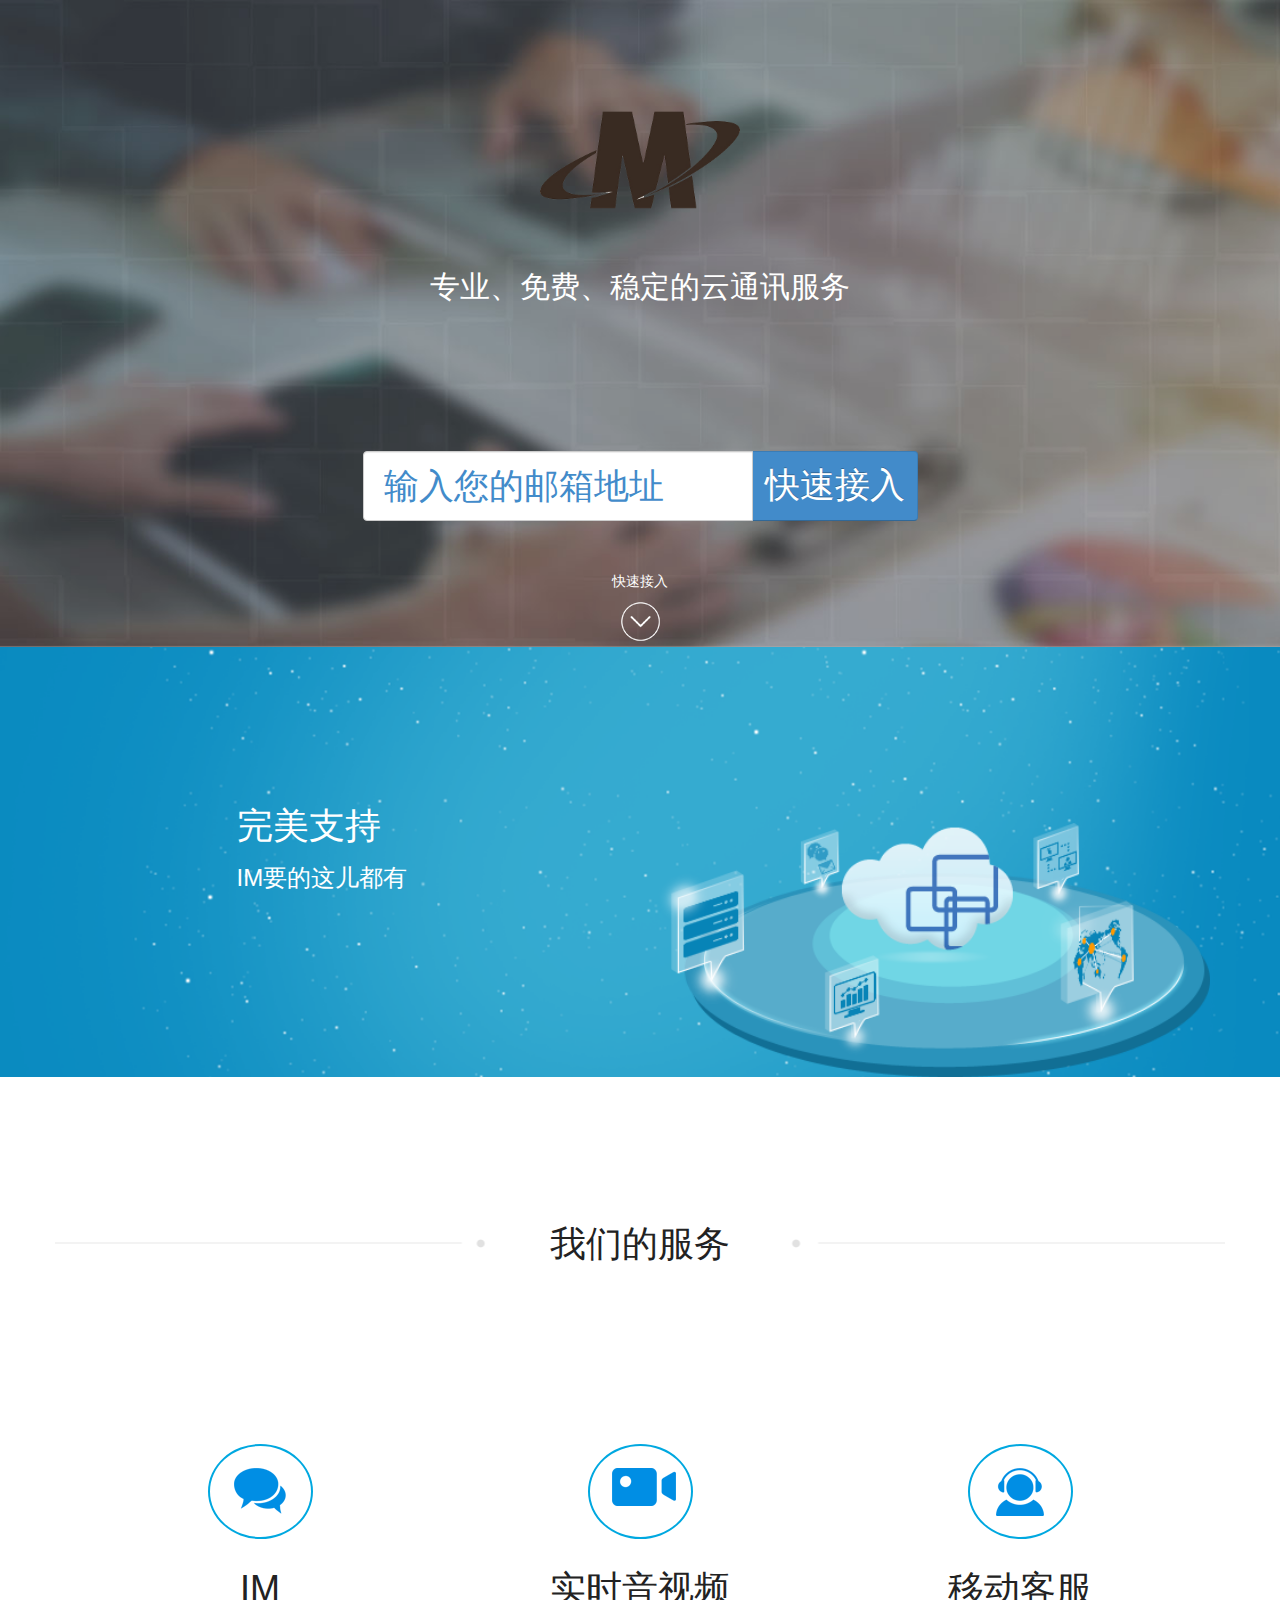
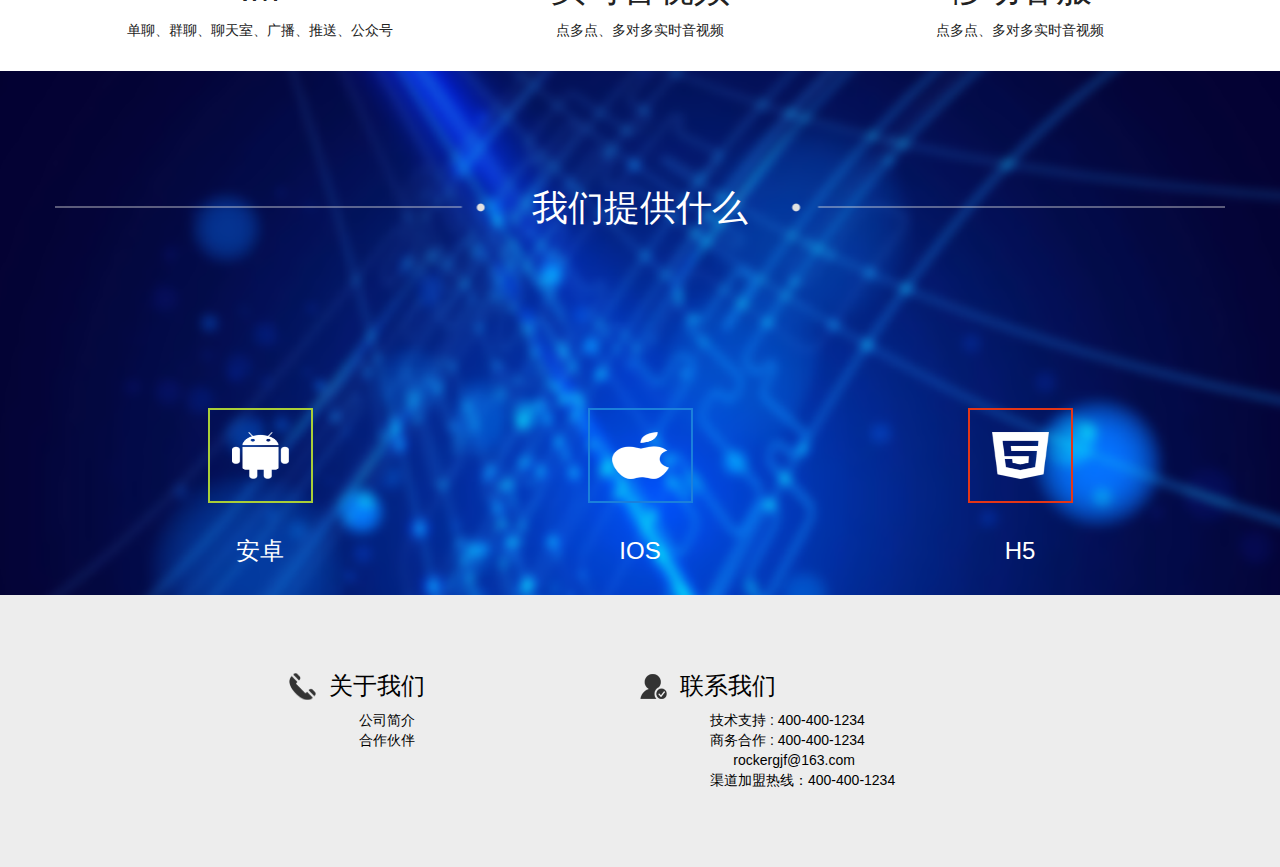
==== commit 4ef77134: "完成IMinfo的页面 新问题：无 遗留问题：在ie8显示手机式样" ====
--- a/index.html
+++ b/index.html
@@ -81,10 +81,10 @@
                                     <li><a href="#">MySQL</a></li>
                                 </ul>
                             </li>
-                            <li><a href="#screenshot">快速接入</a></li>
+                            <li><a href="login.html">快速接入</a></li>
                         </ul>
 
-                        <div class="register-login-div"><ul class="register-login"><li><a href="login.html">注册</a></li><li><a href=" ">登陆</a></li></ul></div>
+                        <div class="register-login-div"><ul class="register-login"><li><a href="register.html">注册</a></li><li><a href="login.html">登陆</a></li></ul></div>
                     </div><!-- /.navbar-collapse -->
 
                 </div>
@@ -114,7 +114,7 @@
                         <div class="lz-subscribe wow slideInRight animated">
                             <form class="subscribe-form cbx-subscribe-form" role="form">
                                 <div class="input-group cbx-input-group">
-                                    <input class="lz-input form-control" type="text" id="subscribe" placeholder="Enter Your message" required="required">
+                                    <input class="lz-input form-control" type="text" id="subscribe" placeholder="输入您的邮箱地址" required="required">
                                     <span class="input-group-btn">
 										<button class="btn lz-submit-btn"
                                                 type="button ">快速接入</button>
@@ -184,19 +184,19 @@
             <div class="col-sm-4">
                 <div class="app-block wow bounceInUp animated" data-wow-delay=".4s" style="visibility: visible; animation-delay: 0.4s;">
                     <i class="banner3-fa android banner3-fa-android"></i>
-                    <h1 class="color-fff">安卓</h1>
+                    <h3 class="color-fff">安卓</h3>
                 </div>
             </div>
             <div class="col-sm-4">
                 <div class="app-block wow bounceInUp animated" data-wow-delay=".4s" style="visibility: visible; animation-delay: 0.4s;">
                     <i class="banner3-fa iso banner3-fa-iso"></i>
-                    <h1 class="color-fff">ISO</h1>
+                    <h3 class="color-fff">IOS</h3>
                 </div>
             </div>
             <div class="col-sm-4">
                 <div class="app-block wow bounceInUp animated" data-wow-delay=".4s" style="visibility: visible; animation-delay: 0.4s;">
                     <i class="banner3-fa h5-style banner3-fa-h5"></i>
-                    <h1 class="color-fff">H5</h1>
+                    <h3 class="color-fff">H5</h3>
                 </div>
             </div>
         </div>
@@ -206,16 +206,16 @@
     <div class="container">
         <div class="row">
             <div class="col-sm-6 footer-left">
-                <h1><a href="">关于我们</a> </h1>
-                <h3><a href="">公司简介</a> </h3>
-                <h3><a href="">合作伙伴</a> </h3>
+                <h3><a href="">关于我们</a> </h3>
+                <h7><a href="">公司简介</a> </h7>
+                <h7><a href="">合作伙伴</a> </h7>
             </div>
             <div class="col-sm-6 footer-right">
-                <h1><a href="">联系我们</a> </h1>
-                <h3><a href="">技术支持 : 400-400-1234</a> </h3>
-                <h3><a href="">商务合作 : 400-400-1234</a> </h3>
-                <h3>&nbsp;&nbsp;&nbsp;&nbsp;&nbsp;&nbsp;<a href="">rockergjf@163.com</a> </h3>
-                <h3><a href="">渠道加盟热线：400-400-1234</a> </h3>
+                <h3><a href="">联系我们</a> </h3>
+                <h7><a href="">技术支持 : 400-400-1234</a> </h7>
+                <h7><a href="">商务合作 : 400-400-1234</a> </h7>
+                <h7>&nbsp;&nbsp;&nbsp;&nbsp;&nbsp;&nbsp;<a href="">rockergjf@163.com</a> </h7>
+                <h7><a href="">渠道加盟热线：400-400-1234</a> </h7>
 
             </div>
         </div>
--- a/css/style.css
+++ b/css/style.css
@@ -442,16 +442,17 @@
     color:#fff;
 }
 .footer-left{
-    padding:5% 0 0 20%
+    padding:5% 0 10% 20%
 }
     .footer-left a{
         color: #000000;
     }
-    .footer-left h1{
+    .footer-left h3{
         background: url("../images/lianxiwomen1.png") no-repeat center left ;
         padding:0 0 0 40px; ;
     }
-    .footer-left h3{
+    .footer-left h7{
+        display: block;
         padding:0 0 0 70px;
     }
     .footer-right{
@@ -461,11 +462,12 @@
     .footer-right a{
         color: #000000;
     }
-.footer-right h1{
+.footer-right h3{
     background: url("../images/lianxiwomen.png") no-repeat center left ;
     padding:0 0 0 40px; ;
 }
-.footer-right h3{
+.footer-right h7{
+    display: block;
     padding:0 0 0 70px;
 }
 
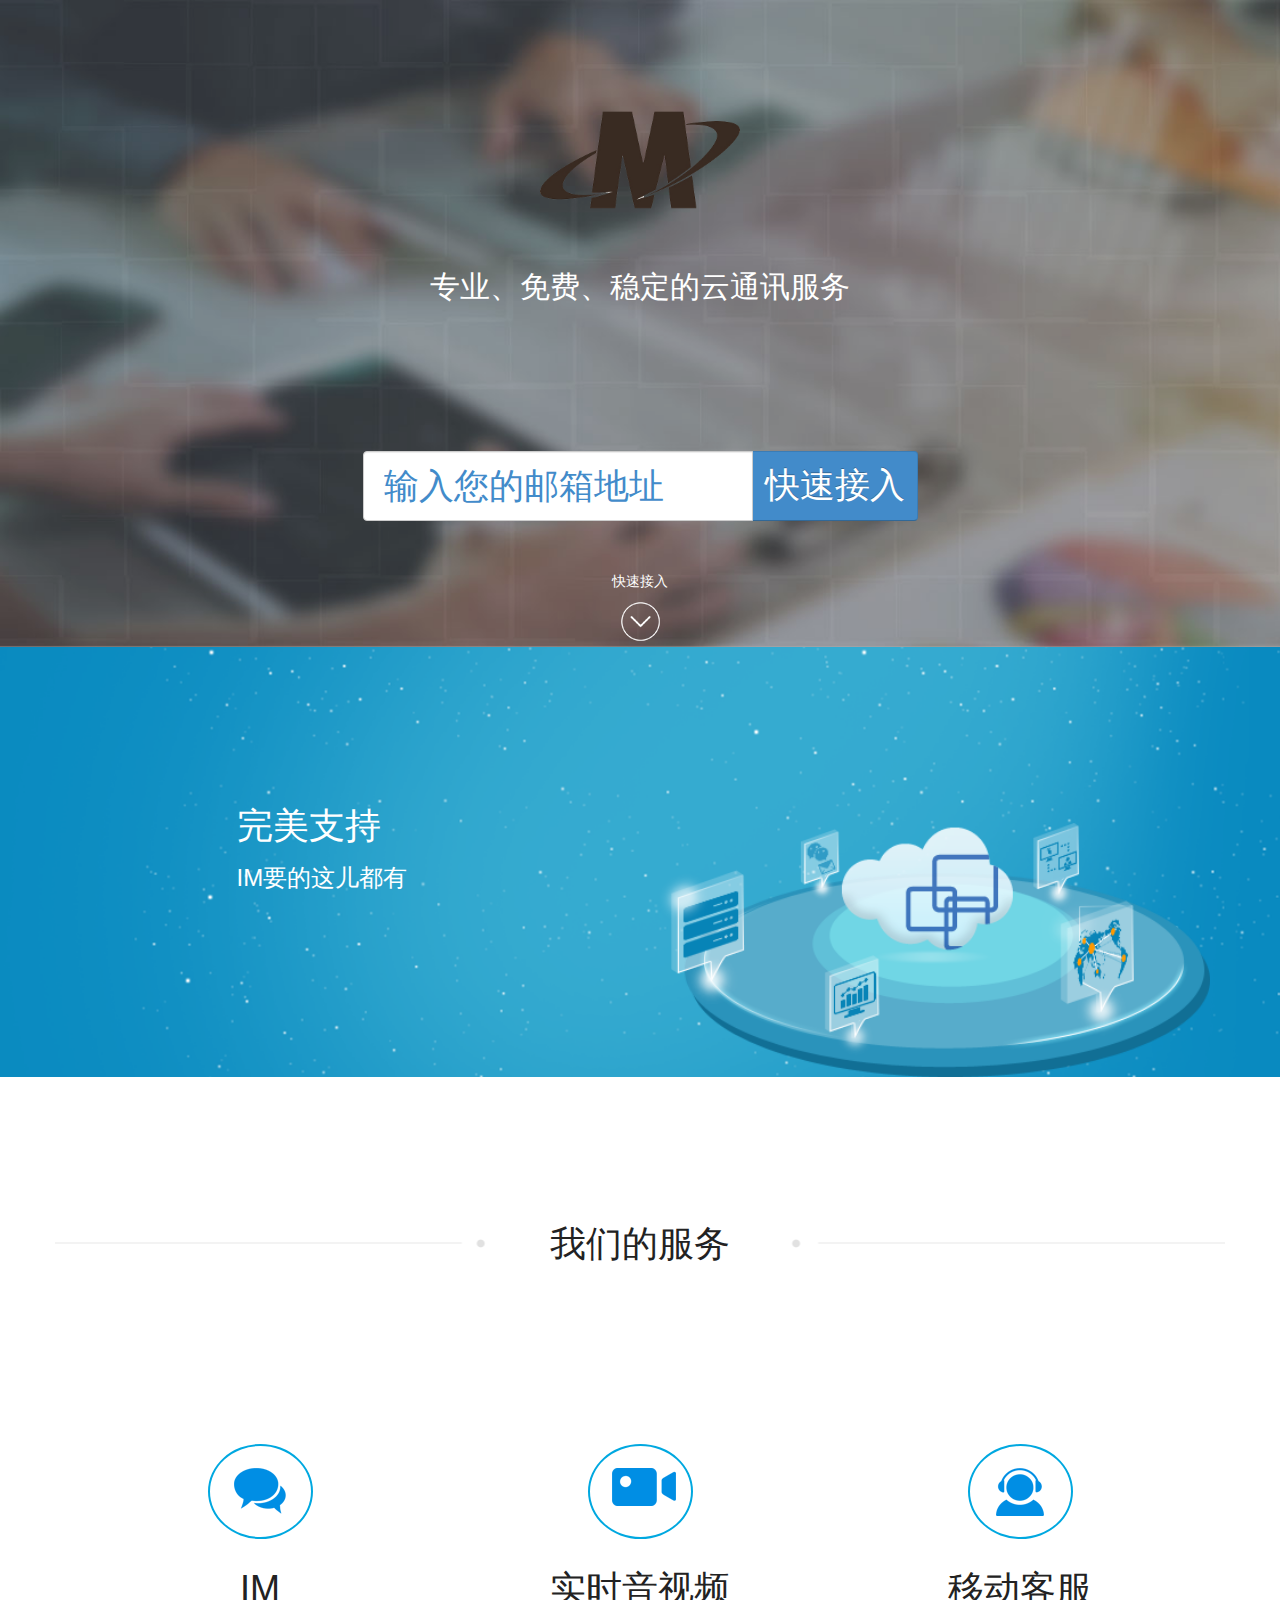
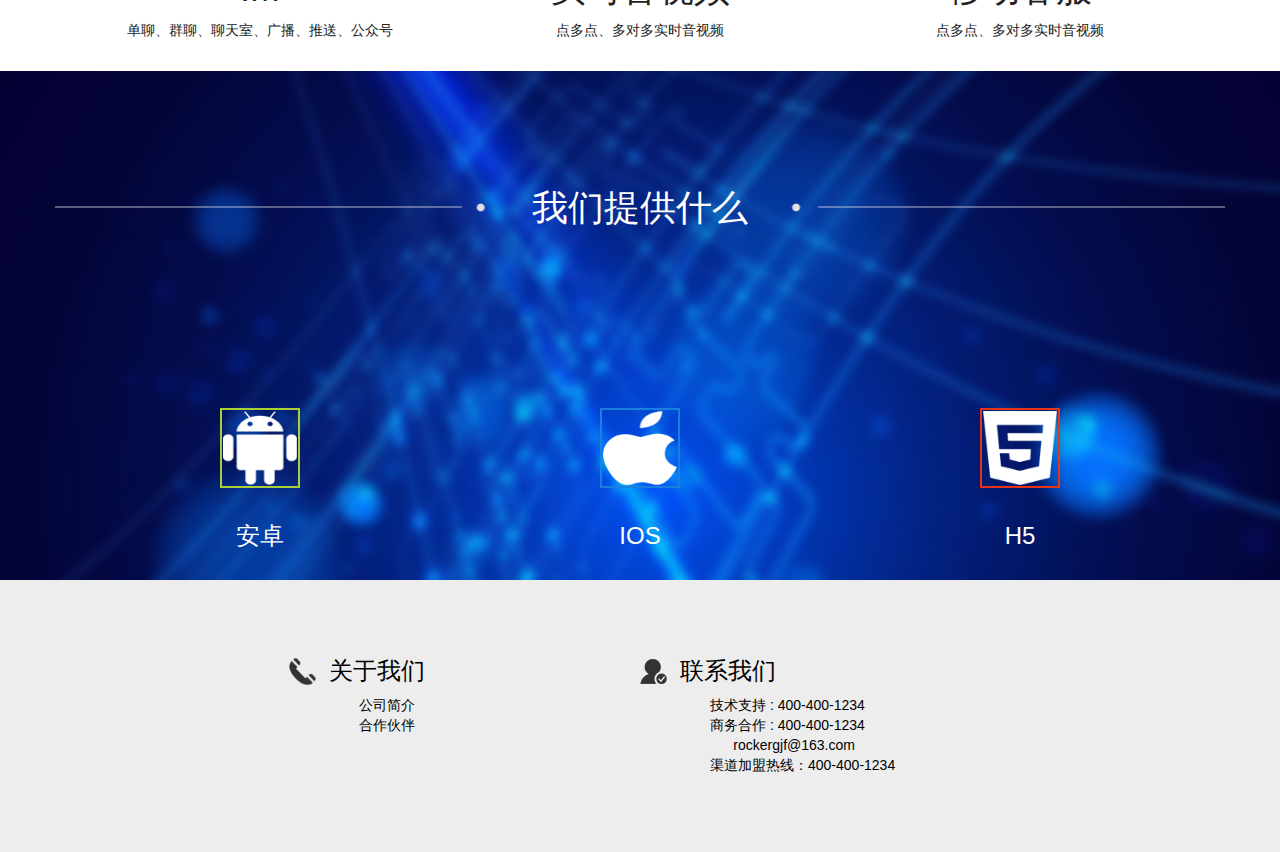
==== commit aaf78069: "完成IMinfo的页面 新问题：无 遗留问题：在ie8显示手机式样" ====
--- a/index.html
+++ b/index.html
@@ -69,16 +69,16 @@
                             <li><a href="#lz-headertop">首页</a></li>
                             <li><a href="#feature"  class="dropdown-toggle" data-toggle="dropdown">IM通讯云<b class="caret"></b></a>
                                 <ul class="dropdown-menu">
-                                    <li><a href="#">PHP</a></li>
+                                    <li><a href="IMInfo.html">简介</a></li>
                                     <li class="divider"></li>
-                                    <li><a href="#">MySQL</a></li>
+                                    <li><a href="IMDownLoad.html">下载</a></li>
                                 </ul>
                             </li>
                             <li><a href="#description"  class="dropdown-toggle" data-toggle="dropdown">移动客服<b class="caret"></b></a>
                                 <ul class="dropdown-menu">
-                                    <li><a href="#">PHP</a></li>
+                                    <li><a href="#banner4">客服</a></li>
                                     <li class="divider"></li>
-                                    <li><a href="#">MySQL</a></li>
+                                    <li><a href="IMDownLoad.html">下载</a></li>
                                 </ul>
                             </li>
                             <li><a href="login.html">快速接入</a></li>
--- a/css/style.css
+++ b/css/style.css
@@ -376,11 +376,11 @@
     display: inline-block;
     font-size: 32px;
     margin-bottom: 10px;
-    padding: 22px;
+    padding: 1px;
     color: #00a8e0;
     border: 2px solid #00a8e0;
-    width: 105px;
-    height: 95px;
+    width: 80px;
+    height: 80px;
     /*border-radius: 50%;*/
     transition:  all ease-in .4s;
     -webkit-transition: all ease-in .4s;
@@ -808,28 +808,28 @@
     margin-top:10px;
 }   
 .imiinfo-banner3-row-bg1{
-    content: url("../images/bg1.png") ;
+    background: url("../images/bg1.png") no-repeat  center ;
 }
     .imiinfo-banner3-row-bg2{
-        content: url("../images/bg2.png") ;
+        background: url("../images/bg2.png") no-repeat  center ;
     }
     .imiinfo-banner3-row-bg3{
-        content: url("../images/bg3.png") ;
+        background: url("../images/bg3.png")  no-repeat  center;
     }
     .imiinfo-banner3-row-bg4{
-        content: url("../images/bg4.png") ;
-    }
-    .imiinfo-banner3-row-bg5{ content: url("../images/bg5.png") ;}
-    .imiinfo-banner3-row-bg6{ content: url("../images/bg6.png") ;}
-    .imiinfo-banner3-row-bg7{ content: url("../images/bg7.png") ;}
-    .imiinfo-banner3-row-bg8{ content: url("../images/bg8.png") ;}
-    .imiinfo-banner3-row-bg9{ content: url("../images/bg9.png") ;}
-    .imiinfo-banner3-row-bg10{ content: url("../images/bg10.png") ;}
-    .imiinfo-banner3-row-bg11{ content: url("../images/bg11.png") ;}
-    .imiinfo-banner3-row-bg12{ content: url("../images/bg12.png") ;}
-    .imiinfo-banner3-row-bg13{ content: url("../images/bg13.png") ;}
-    .imiinfo-banner3-row-bg14{ content: url("../images/bg14.png") ;}
-    .imiinfo-banner3-row-bg15{ content: url("../images/bg15.png") ;}
+        background: url("../images/bg4.png") no-repeat  center;
+    }
+    .imiinfo-banner3-row-bg5{ background: url("../images/bg5.png") no-repeat  center;}
+    .imiinfo-banner3-row-bg6{ background: url("../images/bg6.png") no-repeat  center;}
+    .imiinfo-banner3-row-bg7{ background: url("../images/bg7.png") no-repeat  center;}
+    .imiinfo-banner3-row-bg8{ background: url("../images/bg8.png") no-repeat  center;}
+    .imiinfo-banner3-row-bg9{ background: url("../images/bg9.png") no-repeat  center;}
+    .imiinfo-banner3-row-bg10{ background: url("../images/bg10.png") no-repeat  center;}
+    .imiinfo-banner3-row-bg11{ background: url("../images/bg11.png") no-repeat  center;}
+    .imiinfo-banner3-row-bg12{ background: url("../images/bg12.png") no-repeat  center;}
+    .imiinfo-banner3-row-bg13{ background: url("../images/bg13.png") no-repeat  center;}
+    .imiinfo-banner3-row-bg14{ background: url("../images/bg14.png") no-repeat  center;}
+    .imiinfo-banner3-row-bg15{ background: url("../images/bg15.png") no-repeat  center;}
     .imiinfo-banner3-row-fa{
     display: inline-block;
     font-size: 32px;
@@ -845,10 +845,10 @@
     -moz-transition: all ease-in .4s;
 }
 .imiinfo-banner3-row-fa:hover{
-    color: #fff;
-    box-shadow: inset 0px 0px 0px 50px #a7d1fd;
-    -webkit-box-shadow: inset 0px 0px 0px 50px #a7d1fd;
-    -moz-box-shadow: inset 0px 0px 0px 50px #a7d1fd;
+    color: #0f69e0;
+    box-shadow: inset 0px 0px 0px 50px rgba(167, 209, 253, 0.01);
+    -webkit-box-shadow: inset 0px 0px 0px 50px rgba(167, 209, 253, 0.02);
+    -moz-box-shadow: inset 0px 0px 0px 50px rgba(167, 209, 253, 0.04);
     border: 2px solid transparent;
 }
 .imiinfo-banner3-row-fa-middel{
